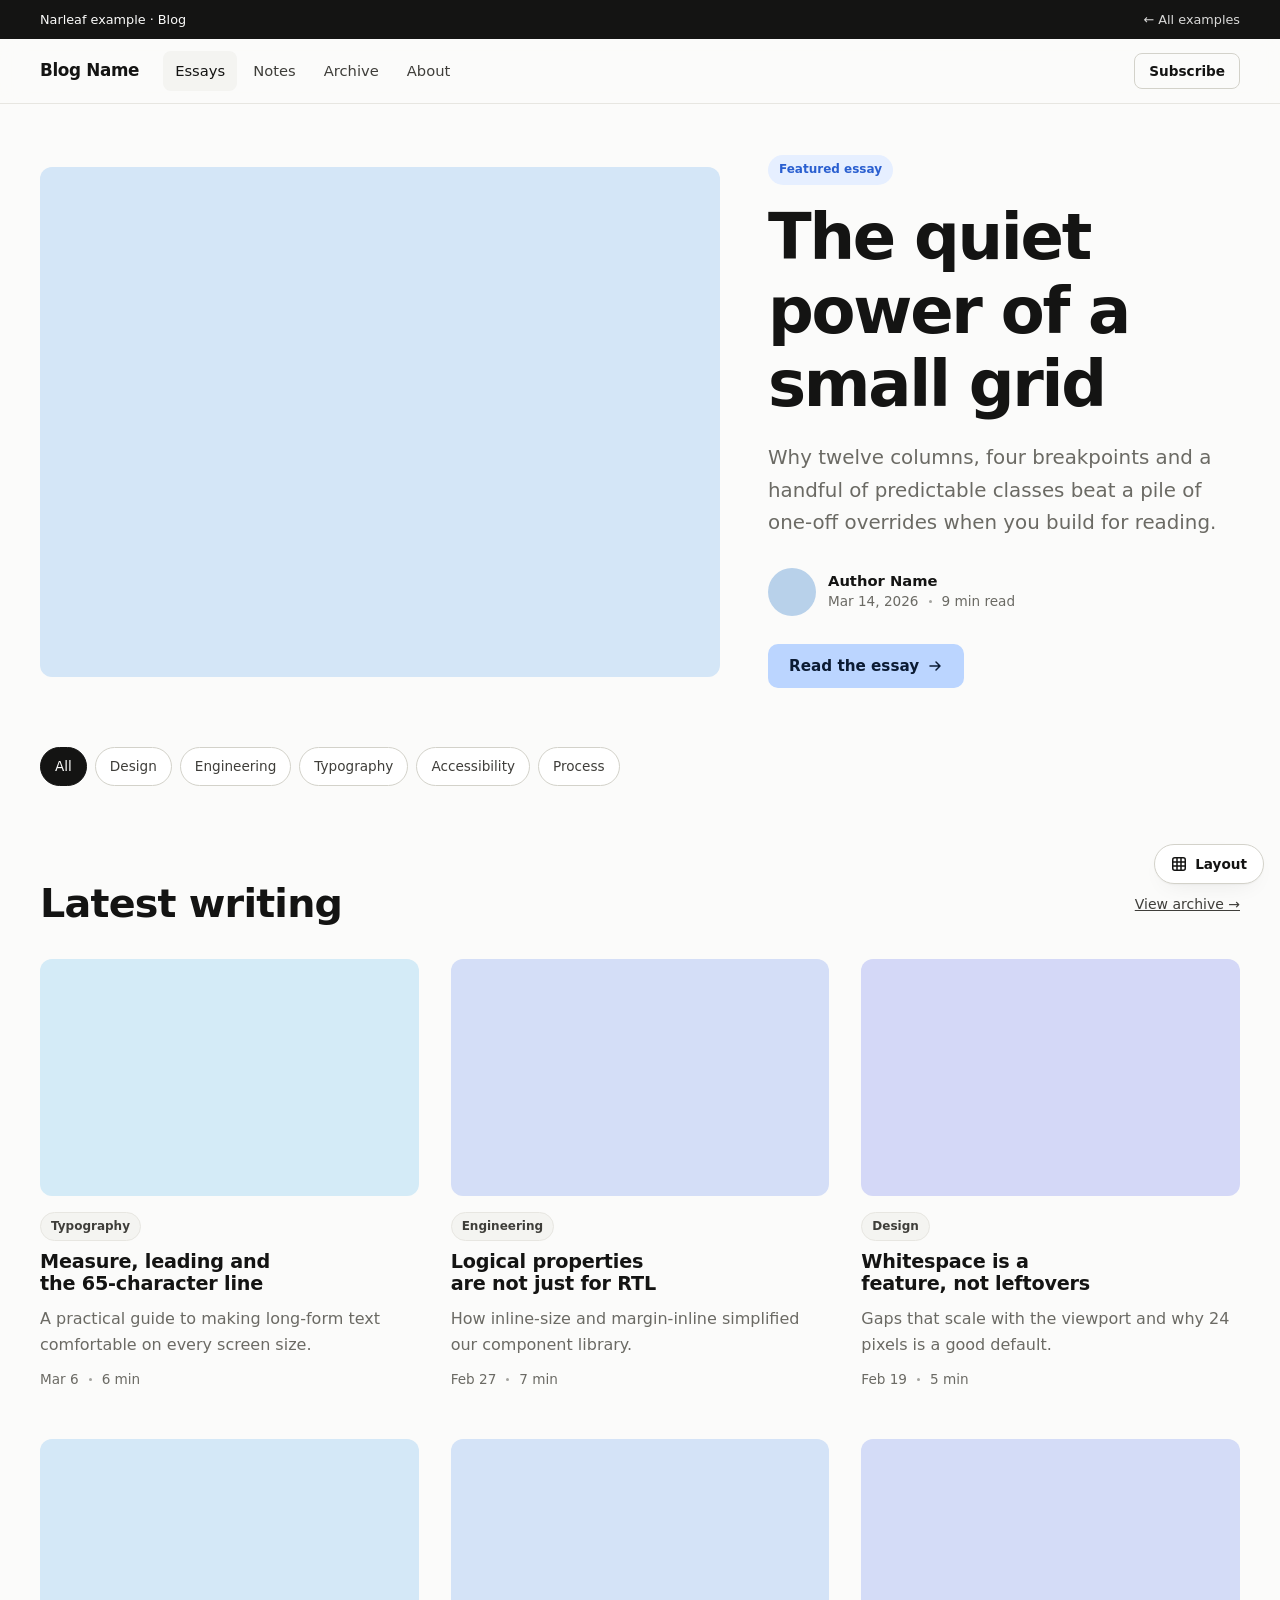
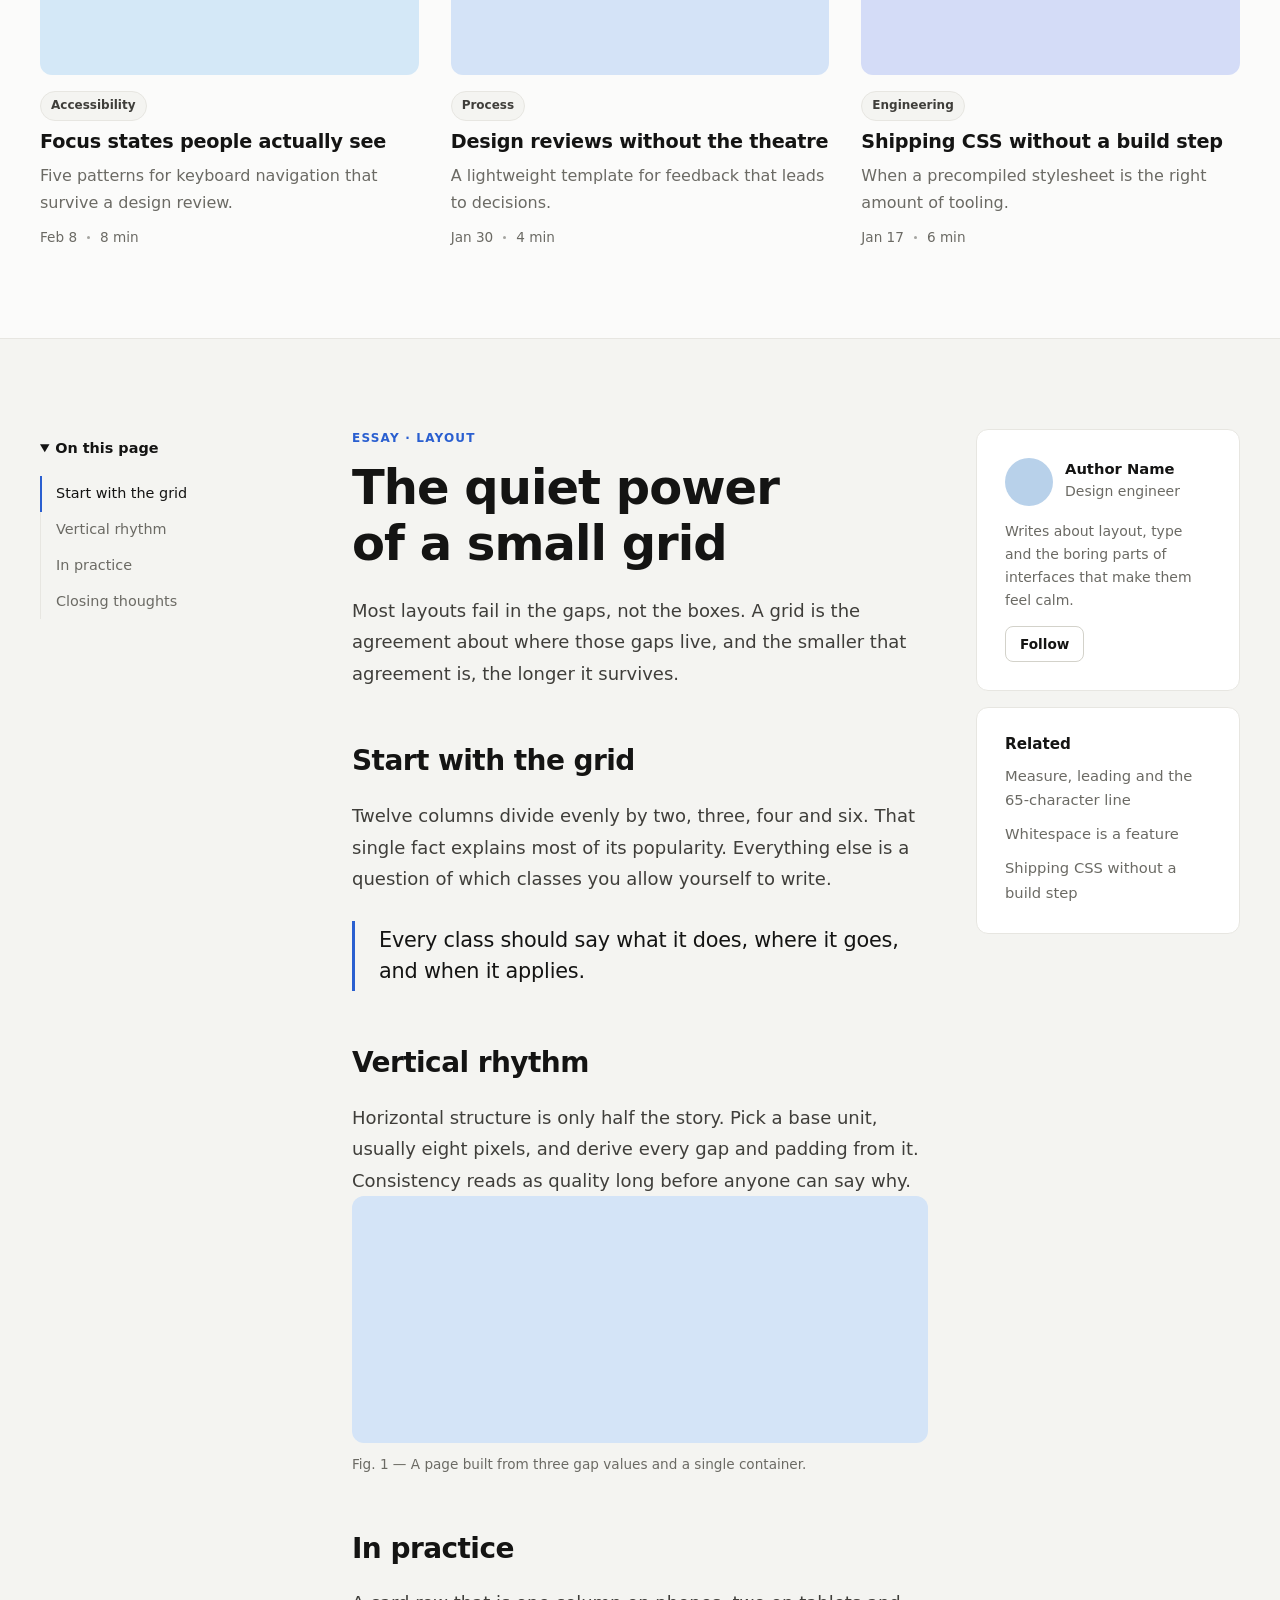
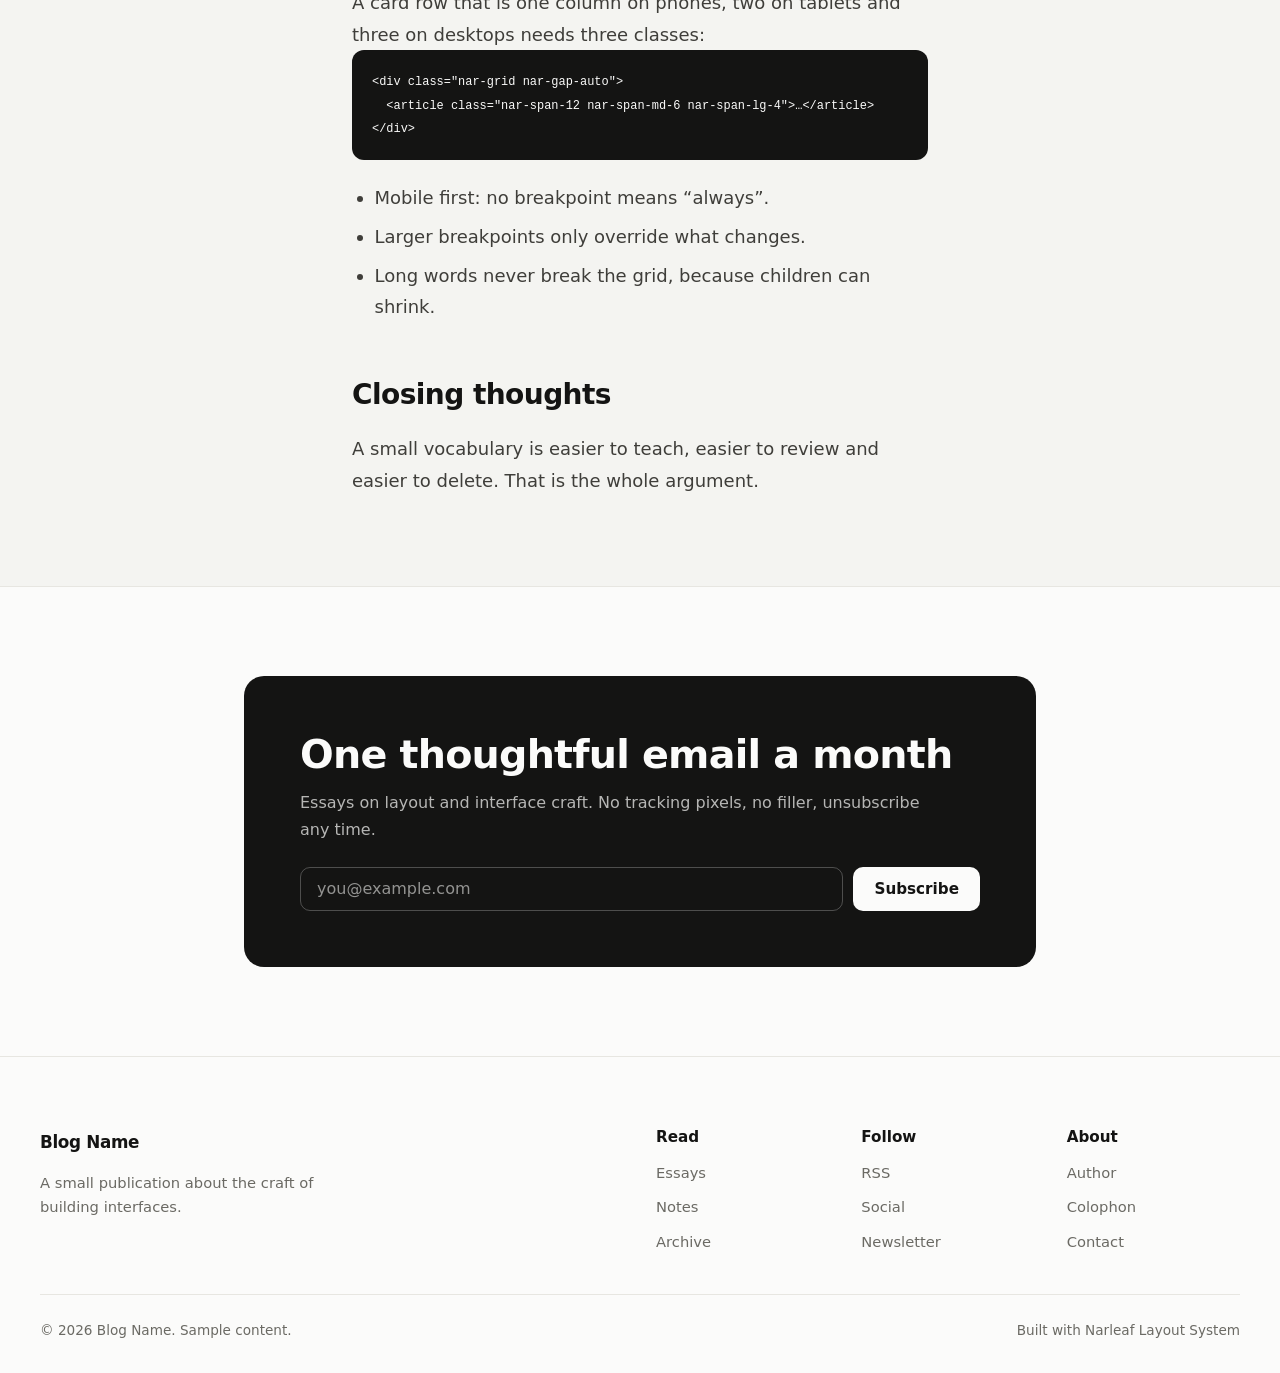
==== examples/blog.html @ f6751edc "Initial release: v0.1.0" ====
<!DOCTYPE html>
<html lang="en">
<head>
<meta charset="UTF-8">
<meta name="viewport" content="width=device-width, initial-scale=1">
<title>Blog example · Narleaf</title>
<meta name="description" content="A publication layout built with the Narleaf Layout System: featured story, post grid, reading view with sticky table of contents, newsletter and footer.">
<link rel="stylesheet" href="../narleaf-full.css">
<link rel="stylesheet" href="examples.css">
<style>
  /* Blog-only styling: reading typography and the sticky table of contents. */
  .post-card { display: flex; flex-direction: column; gap: 16px; text-decoration: none; }
  .post-card h3 { font-size: 1.2rem; transition: color .15s; }
  .post-card:hover h3 { color: var(--accent); }
  .post-card .art { transition: transform .3s; }
  .post-card:hover .art { transform: translateY(-3px); }
  @media (prefers-reduced-motion: reduce) { .post-card .art, .post-card h3 { transition: none; } .post-card:hover .art { transform: none; } }

  .featured h1 { margin-block: 16px 20px; }

  .toc { font-size: .9rem; }
  .toc summary { cursor: pointer; font-weight: 600; color: var(--ink); padding-block: 8px; }
  .toc ol { list-style: none; margin: 8px 0 0; padding: 0; border-inline-start: 1px solid var(--line); }
  .toc a { display: block; padding: 6px 14px; margin-inline-start: -1px; border-inline-start: 2px solid transparent; color: var(--muted); text-decoration: none; }
  .toc a:hover, .toc a[aria-current="true"] { color: var(--ink); border-inline-start-color: var(--accent); }
  @media (min-width: 1024px) {
    .is-sticky { position: sticky; inset-block-start: 88px; align-self: start; }
    .toc summary { pointer-events: none; }
    .toc summary::marker, .toc summary::-webkit-details-marker { display: none; }
  }

  .prose { font-size: 1.125rem; line-height: 1.75; color: var(--text); }
  .prose > * + * { margin-block-start: 1.25em; }
  .prose h2 { font-size: 1.75rem; margin-block-start: 2em; }
  .prose h3 { font-size: 1.25rem; margin-block-start: 1.75em; }
  .prose a { color: var(--accent); text-underline-offset: 3px; }
  .prose blockquote { margin-inline: 0; padding: 4px 0 4px 24px; border-inline-start: 3px solid var(--accent); font-size: 1.3rem; line-height: 1.5; color: var(--ink); letter-spacing: -.01em; }
  .prose pre { margin: 0; padding: 20px; border-radius: var(--radius); background: var(--ink); color: var(--bg); overflow-x: auto; font: .85rem/1.7 var(--font-mono); }
  .prose pre code { background: none; padding: 0; color: inherit; }
  .prose figure { margin: 0; }
  .prose figcaption { margin-block-start: 10px; font-size: .85rem; color: var(--muted); }
  .prose ul { list-style: disc; padding-inline-start: 1.25em; }
  .prose li + li { margin-block-start: .4em; }

  .newsletter { background: var(--ink); color: var(--bg); border-radius: 20px; padding: clamp(28px, 5vw, 56px); }
  .newsletter h2 { color: var(--bg); }
  .newsletter p { color: color-mix(in srgb, var(--bg) 70%, transparent); }
  .form { display: flex; flex-wrap: wrap; gap: 10px; margin-block-start: 24px; }
  .form input {
    flex: 1 1 220px; min-block-size: 44px; padding: 0 16px; border-radius: 10px; font: inherit;
    border: 1px solid color-mix(in srgb, var(--bg) 25%, transparent); background: transparent; color: var(--bg);
  }
  .form input::placeholder { color: color-mix(in srgb, var(--bg) 55%, transparent); }
  .newsletter .btn { background: var(--bg); color: var(--ink); }
</style>
</head>
<body>

<svg width="0" height="0" style="position:absolute" aria-hidden="true">
  <symbol id="i-search" viewBox="0 0 16 16"><circle cx="7" cy="7" r="4.5" fill="none" stroke="currentColor" stroke-width="1.5"/><path d="m10.5 10.5 3.5 3.5" stroke="currentColor" stroke-width="1.5" stroke-linecap="round"/></symbol>
  <symbol id="i-arrow" viewBox="0 0 16 16"><path d="M3 8h10M9 4l4 4-4 4" fill="none" stroke="currentColor" stroke-width="1.5" stroke-linecap="round" stroke-linejoin="round"/></symbol>
</svg>

<a class="skip" href="#content">Skip to content</a>

<div class="topbar">
  <div class="nar-container nar-pi-auto">
    <span>Narleaf example · Blog</span>
    <a href="../index.html#examples">← All examples</a>
  </div>
</div>

<header class="site-header">
  <div class="nar-container nar-pi-auto bar">
    <a class="brand" href="#">Blog Name</a>
    <nav class="nav grow" aria-label="Main">
      <a href="#" aria-current="page">Essays</a><a href="#">Notes</a><a href="#">Archive</a><a href="#">About</a>
    </nav>
    <a class="btn ghost sm" href="#newsletter">Subscribe</a>
  </div>
</header>

<main id="content">

  <!-- Featured story: 7 + 5 columns from lg, stacked below -->
  <section class="section tight">
    <div class="nar-container nar-pi-auto" data-nar-container="container pi-auto">
      <div class="nar-grid nar-gap-auto nar-gap-lg-48 featured" style="align-items:center" data-nar-grid="grid gap-auto gap-lg-48">
        <a class="nar-span-12 nar-span-lg-7" href="#reading" aria-label="Read the featured essay" data-nar="span-12 span-lg-7">
          <div class="art" style="--h:210; --ratio:4/3"></div>
        </a>
        <div class="nar-span-12 nar-span-lg-5" data-nar="span-12 span-lg-5">
          <span class="badge accent">Featured essay</span>
          <h1>The quiet power of a small grid</h1>
          <p class="lead">Why twelve columns, four breakpoints and a handful of predictable classes beat a pile of one-off overrides when you build for reading.</p>
          <div class="author" style="margin-block:28px">
            <span class="avatar lg" style="--h:210"></span>
            <div><b>Author Name</b><span class="meta"><span>Mar 14, 2026</span><span class="sep"></span><span>9 min read</span></span></div>
          </div>
          <a class="btn" href="#reading">Read the essay <svg><use href="#i-arrow"/></svg></a>
        </div>
      </div>
    </div>
  </section>

  <!-- Topic filter -->
  <section class="tight" style="padding-block:8px 0">
    <div class="nar-container nar-pi-auto" data-nar-container="container pi-auto">
      <div class="chips" role="list" aria-label="Topics">
        <a class="chip" role="listitem" href="#" aria-current="true">All</a>
        <a class="chip" role="listitem" href="#">Design</a>
        <a class="chip" role="listitem" href="#">Engineering</a>
        <a class="chip" role="listitem" href="#">Typography</a>
        <a class="chip" role="listitem" href="#">Accessibility</a>
        <a class="chip" role="listitem" href="#">Process</a>
      </div>
    </div>
  </section>

  <!-- Post grid: 1 → 2 → 3 columns -->
  <section class="section" id="latest">
    <div class="nar-container nar-pi-auto" data-nar-container="container pi-auto">
      <div class="row" style="justify-content:space-between; margin-block-end:32px">
        <h2>Latest writing</h2>
        <a class="small" href="#">View archive →</a>
      </div>
      <div class="nar-grid nar-gap-24 nar-gap-lg-32" style="row-gap:48px" data-nar-grid="grid gap-24 gap-lg-32">
        <article class="nar-span-12 nar-span-md-6 nar-span-lg-4" data-nar="span-12 span-md-6 span-lg-4">
          <a class="post-card" href="#"><div class="art" style="--h:200"></div>
            <div class="stack" style="--stack:10px"><span class="badge">Typography</span><h3>Measure, leading and the 65-character line</h3><p class="muted">A practical guide to making long-form text comfortable on every screen size.</p><div class="meta"><span>Mar 6</span><span class="sep"></span><span>6 min</span></div></div></a>
        </article>
        <article class="nar-span-12 nar-span-md-6 nar-span-lg-4" data-nar="span-12 span-md-6 span-lg-4">
          <a class="post-card" href="#"><div class="art" style="--h:222"></div>
            <div class="stack" style="--stack:10px"><span class="badge">Engineering</span><h3>Logical properties are not just for RTL</h3><p class="muted">How inline-size and margin-inline simplified our component library.</p><div class="meta"><span>Feb 27</span><span class="sep"></span><span>7 min</span></div></div></a>
        </article>
        <article class="nar-span-12 nar-span-md-6 nar-span-lg-4" data-nar="span-12 span-md-6 span-lg-4">
          <a class="post-card" href="#"><div class="art" style="--h:232"></div>
            <div class="stack" style="--stack:10px"><span class="badge">Design</span><h3>Whitespace is a feature, not leftovers</h3><p class="muted">Gaps that scale with the viewport and why 24 pixels is a good default.</p><div class="meta"><span>Feb 19</span><span class="sep"></span><span>5 min</span></div></div></a>
        </article>
        <article class="nar-span-12 nar-span-md-6 nar-span-lg-4" data-nar="span-12 span-md-6 span-lg-4">
          <a class="post-card" href="#"><div class="art" style="--h:205"></div>
            <div class="stack" style="--stack:10px"><span class="badge">Accessibility</span><h3>Focus states people actually see</h3><p class="muted">Five patterns for keyboard navigation that survive a design review.</p><div class="meta"><span>Feb 8</span><span class="sep"></span><span>8 min</span></div></div></a>
        </article>
        <article class="nar-span-12 nar-span-md-6 nar-span-lg-4" data-nar="span-12 span-md-6 span-lg-4">
          <a class="post-card" href="#"><div class="art" style="--h:215"></div>
            <div class="stack" style="--stack:10px"><span class="badge">Process</span><h3>Design reviews without the theatre</h3><p class="muted">A lightweight template for feedback that leads to decisions.</p><div class="meta"><span>Jan 30</span><span class="sep"></span><span>4 min</span></div></div></a>
        </article>
        <article class="nar-span-12 nar-span-md-6 nar-span-lg-4" data-nar="span-12 span-md-6 span-lg-4">
          <a class="post-card" href="#"><div class="art" style="--h:226"></div>
            <div class="stack" style="--stack:10px"><span class="badge">Engineering</span><h3>Shipping CSS without a build step</h3><p class="muted">When a precompiled stylesheet is the right amount of tooling.</p><div class="meta"><span>Jan 17</span><span class="sep"></span><span>6 min</span></div></div></a>
        </article>
      </div>
    </div>
  </section>

  <!-- Reading view: TOC 3 · article 6 · author 3 (stacked on small screens) -->
  <section class="section alt" id="reading">
    <div class="nar-container nar-pi-auto" data-nar-container="container pi-auto">
      <div class="nar-grid nar-gap-24 nar-gap-lg-48" data-nar-grid="grid gap-24 gap-lg-48">

        <nav class="nar-span-12 nar-span-lg-3 is-sticky" aria-label="On this page" data-nar="span-12 span-lg-3 · sticky">
          <details class="toc" open>
            <summary>On this page</summary>
            <ol>
              <li><a href="#s-grid" aria-current="true">Start with the grid</a></li>
              <li><a href="#s-rhythm">Vertical rhythm</a></li>
              <li><a href="#s-code">In practice</a></li>
              <li><a href="#s-end">Closing thoughts</a></li>
            </ol>
          </details>
        </nav>

        <article class="nar-span-12 nar-span-lg-6" data-nar="span-12 span-lg-6">
          <p class="eyebrow">Essay · Layout</p>
          <h2 style="font-size:clamp(2rem,1.4rem + 2.4vw,3rem); margin-block-end:24px">The quiet power of a small grid</h2>
          <div class="prose">
            <p>Most layouts fail in the gaps, not the boxes. A grid is the agreement about where those gaps live, and the smaller that agreement is, the longer it survives.</p>
            <h2 id="s-grid">Start with the grid</h2>
            <p>Twelve columns divide evenly by two, three, four and six. That single fact explains most of its popularity. Everything else is a question of which classes you allow yourself to write.</p>
            <blockquote>Every class should say what it does, where it goes, and when it applies.</blockquote>
            <h2 id="s-rhythm">Vertical rhythm</h2>
            <p>Horizontal structure is only half the story. Pick a base unit, usually eight pixels, and derive every gap and padding from it. Consistency reads as quality long before anyone can say why.</p>
            <figure>
              <div class="art" style="--h:212; --ratio:21/9"></div>
              <figcaption>Fig. 1 — A page built from three gap values and a single container.</figcaption>
            </figure>
            <h2 id="s-code">In practice</h2>
            <p>A card row that is one column on phones, two on tablets and three on desktops needs three classes:</p>
            <pre><code>&lt;div class="nar-grid nar-gap-auto"&gt;
  &lt;article class="nar-span-12 nar-span-md-6 nar-span-lg-4"&gt;…&lt;/article&gt;
&lt;/div&gt;</code></pre>
            <ul>
              <li>Mobile first: no breakpoint means “always”.</li>
              <li>Larger breakpoints only override what changes.</li>
              <li>Long words never break the grid, because children can shrink.</li>
            </ul>
            <h2 id="s-end">Closing thoughts</h2>
            <p>A small vocabulary is easier to teach, easier to review and easier to delete. That is the whole argument.</p>
          </div>
        </article>

        <aside class="nar-span-12 nar-span-lg-3 is-sticky" data-nar="span-12 span-lg-3 · sticky">
          <div class="card flat stack" style="--stack:14px">
            <div class="author"><span class="avatar lg" style="--h:210"></span><div><b>Author Name</b><span class="small muted">Design engineer</span></div></div>
            <p class="small muted">Writes about layout, type and the boring parts of interfaces that make them feel calm.</p>
            <a class="btn ghost sm" href="#">Follow</a>
          </div>
          <div class="card flat stack" style="--stack:10px; margin-block-start:16px">
            <h4>Related</h4>
            <ul class="link-list"><li><a href="#">Measure, leading and the 65-character line</a></li><li><a href="#">Whitespace is a feature</a></li><li><a href="#">Shipping CSS without a build step</a></li></ul>
          </div>
        </aside>
      </div>
    </div>
  </section>

  <!-- Newsletter: centered with offsets -->
  <section class="section" id="newsletter">
    <div class="nar-container nar-pi-auto" data-nar-container="container pi-auto">
      <div class="nar-grid nar-gap-auto" data-nar-grid="grid gap-auto">
        <div class="newsletter nar-span-12 nar-span-md-10 nar-offset-md-1 nar-span-lg-8 nar-offset-lg-2" data-nar="span-md-10 offset-md-1 · span-lg-8 offset-lg-2">
          <h2>One thoughtful email a month</h2>
          <p style="margin-block-start:12px">Essays on layout and interface craft. No tracking pixels, no filler, unsubscribe any time.</p>
          <form class="form" onsubmit="return false">
            <label class="sr-only" for="email">Email address</label>
            <input id="email" type="email" placeholder="you@example.com" autocomplete="email">
            <button class="btn" type="submit">Subscribe</button>
          </form>
        </div>
      </div>
    </div>
  </section>
</main>

<footer class="site-footer">
  <div class="nar-container nar-pi-auto" data-nar-container="container pi-auto">
    <div class="nar-grid nar-gap-32" data-nar-grid="grid gap-32">
      <div class="nar-span-12 nar-span-lg-6" data-nar="span-12 span-lg-6">
        <a class="brand" href="#">Blog Name</a>
        <p class="muted" style="max-inline-size:34ch; margin-block-start:14px">A small publication about the craft of building interfaces.</p>
      </div>
      <div class="nar-span-6 nar-span-md-4 nar-span-lg-2" data-nar="span-6 span-md-4 span-lg-2"><h4>Read</h4><ul class="link-list"><li><a href="#">Essays</a></li><li><a href="#">Notes</a></li><li><a href="#">Archive</a></li></ul></div>
      <div class="nar-span-6 nar-span-md-4 nar-span-lg-2" data-nar="span-6 span-md-4 span-lg-2"><h4>Follow</h4><ul class="link-list"><li><a href="#">RSS</a></li><li><a href="#">Social</a></li><li><a href="#">Newsletter</a></li></ul></div>
      <div class="nar-span-12 nar-span-md-4 nar-span-lg-2" data-nar="span-12 span-md-4 span-lg-2"><h4>About</h4><ul class="link-list"><li><a href="#">Author</a></li><li><a href="#">Colophon</a></li><li><a href="#">Contact</a></li></ul></div>
    </div>
    <div class="legal"><span>© 2026 Blog Name. Sample content.</span><span>Built with Narleaf Layout System</span></div>
  </div>
</footer>

<script src="examples.js" defer></script>
</body>
</html>
---- narleaf-full.css ----
/*! Narleaf Layout System v0.1.0 */
/*! columns: 12 */
/*! breakpoints: sm, md, lg, xl */
/*! selectors: standard */
/*! core: container, container-full, grid, span, span auto, span responsive, pi-auto, gap-auto */
/*! pi utilities */
/*! pi responsive */
/*! gap utilities */
/*! gap responsive */
/*! gap axis utilities */
/*! gap axis responsive */
/*! col-start utilities */
/*! col-start responsive */
/*! col-end utilities */
/*! col-end responsive */
/*! offset utilities */
/*! offset responsive */
:root {
  --nar-container-max: 1280px;
  --nar-container-pi-base: 16px;
  --nar-container-pi-sm: 24px;
  --nar-container-pi-md: 24px;
  --nar-container-pi-lg: 32px;
  --nar-container-pi-xl: 40px;
  --nar-gap-auto-base: 16px;
  --nar-gap-auto-sm: 16px;
  --nar-gap-auto-md: 24px;
  --nar-gap-auto-lg: 24px;
  --nar-gap-auto-xl: 24px;
}

.nar-container,
.nar-container-full {
  inline-size: 100%;
  margin-inline: auto;
  box-sizing: border-box;
  --nar-container-pi: 0;
  padding-inline: var(--nar-container-pi);
}

.nar-container {
  max-inline-size: var(--nar-container-max);
}

.nar-container-full {
  max-inline-size: none;
}

.nar-container.nar-pi-auto,
.nar-container-full.nar-pi-auto {
  --nar-container-pi: var(--nar-container-pi-base);
}

@media (min-width: 640px) {
  .nar-container.nar-pi-auto,
  .nar-container-full.nar-pi-auto {
    --nar-container-pi: var(--nar-container-pi-sm);
  }
}
@media (min-width: 768px) {
  .nar-container.nar-pi-auto,
  .nar-container-full.nar-pi-auto {
    --nar-container-pi: var(--nar-container-pi-md);
  }
}
@media (min-width: 1024px) {
  .nar-container.nar-pi-auto,
  .nar-container-full.nar-pi-auto {
    --nar-container-pi: var(--nar-container-pi-lg);
  }
}
@media (min-width: 1280px) {
  .nar-container.nar-pi-auto,
  .nar-container-full.nar-pi-auto {
    --nar-container-pi: var(--nar-container-pi-xl);
  }
}
.nar-container.nar-pi-0,
.nar-container-full.nar-pi-0 {
  --nar-container-pi: 0;
}

.nar-container.nar-pi-16,
.nar-container-full.nar-pi-16 {
  --nar-container-pi: 16px;
}

.nar-container.nar-pi-24,
.nar-container-full.nar-pi-24 {
  --nar-container-pi: 24px;
}

.nar-container.nar-pi-32,
.nar-container-full.nar-pi-32 {
  --nar-container-pi: 32px;
}

.nar-container.nar-pi-40,
.nar-container-full.nar-pi-40 {
  --nar-container-pi: 40px;
}

@media (min-width: 640px) {
  .nar-container.nar-pi-sm-0,
  .nar-container-full.nar-pi-sm-0 {
    --nar-container-pi: 0;
  }
  .nar-container.nar-pi-sm-16,
  .nar-container-full.nar-pi-sm-16 {
    --nar-container-pi: 16px;
  }
  .nar-container.nar-pi-sm-24,
  .nar-container-full.nar-pi-sm-24 {
    --nar-container-pi: 24px;
  }
  .nar-container.nar-pi-sm-32,
  .nar-container-full.nar-pi-sm-32 {
    --nar-container-pi: 32px;
  }
  .nar-container.nar-pi-sm-40,
  .nar-container-full.nar-pi-sm-40 {
    --nar-container-pi: 40px;
  }
}
@media (min-width: 768px) {
  .nar-container.nar-pi-md-0,
  .nar-container-full.nar-pi-md-0 {
    --nar-container-pi: 0;
  }
  .nar-container.nar-pi-md-16,
  .nar-container-full.nar-pi-md-16 {
    --nar-container-pi: 16px;
  }
  .nar-container.nar-pi-md-24,
  .nar-container-full.nar-pi-md-24 {
    --nar-container-pi: 24px;
  }
  .nar-container.nar-pi-md-32,
  .nar-container-full.nar-pi-md-32 {
    --nar-container-pi: 32px;
  }
  .nar-container.nar-pi-md-40,
  .nar-container-full.nar-pi-md-40 {
    --nar-container-pi: 40px;
  }
}
@media (min-width: 1024px) {
  .nar-container.nar-pi-lg-0,
  .nar-container-full.nar-pi-lg-0 {
    --nar-container-pi: 0;
  }
  .nar-container.nar-pi-lg-16,
  .nar-container-full.nar-pi-lg-16 {
    --nar-container-pi: 16px;
  }
  .nar-container.nar-pi-lg-24,
  .nar-container-full.nar-pi-lg-24 {
    --nar-container-pi: 24px;
  }
  .nar-container.nar-pi-lg-32,
  .nar-container-full.nar-pi-lg-32 {
    --nar-container-pi: 32px;
  }
  .nar-container.nar-pi-lg-40,
  .nar-container-full.nar-pi-lg-40 {
    --nar-container-pi: 40px;
  }
}
@media (min-width: 1280px) {
  .nar-container.nar-pi-xl-0,
  .nar-container-full.nar-pi-xl-0 {
    --nar-container-pi: 0;
  }
  .nar-container.nar-pi-xl-16,
  .nar-container-full.nar-pi-xl-16 {
    --nar-container-pi: 16px;
  }
  .nar-container.nar-pi-xl-24,
  .nar-container-full.nar-pi-xl-24 {
    --nar-container-pi: 24px;
  }
  .nar-container.nar-pi-xl-32,
  .nar-container-full.nar-pi-xl-32 {
    --nar-container-pi: 32px;
  }
  .nar-container.nar-pi-xl-40,
  .nar-container-full.nar-pi-xl-40 {
    --nar-container-pi: 40px;
  }
}
.nar-grid {
  display: grid;
  grid-template-columns: repeat(12, minmax(0, 1fr));
  --nar-gap: 0;
  --nar-gap-inline: var(--nar-gap);
  --nar-gap-block: var(--nar-gap);
  column-gap: var(--nar-gap-inline);
  row-gap: var(--nar-gap-block);
}

.nar-grid > * {
  min-inline-size: 0;
}

.nar-grid.nar-gap-auto {
  --nar-gap: var(--nar-gap-auto-base);
}

@media (min-width: 640px) {
  .nar-grid.nar-gap-auto {
    --nar-gap: var(--nar-gap-auto-sm);
  }
}
@media (min-width: 768px) {
  .nar-grid.nar-gap-auto {
    --nar-gap: var(--nar-gap-auto-md);
  }
}
@media (min-width: 1024px) {
  .nar-grid.nar-gap-auto {
    --nar-gap: var(--nar-gap-auto-lg);
  }
}
@media (min-width: 1280px) {
  .nar-grid.nar-gap-auto {
    --nar-gap: var(--nar-gap-auto-xl);
  }
}
.nar-grid > .nar-span-auto {
  grid-column: auto;
}

.nar-grid > .nar-span-1 {
  grid-column: span 1/span 1;
}

.nar-grid > .nar-span-2 {
  grid-column: span 2/span 2;
}

.nar-grid > .nar-span-3 {
  grid-column: span 3/span 3;
}

.nar-grid > .nar-span-4 {
  grid-column: span 4/span 4;
}

.nar-grid > .nar-span-5 {
  grid-column: span 5/span 5;
}

.nar-grid > .nar-span-6 {
  grid-column: span 6/span 6;
}

.nar-grid > .nar-span-7 {
  grid-column: span 7/span 7;
}

.nar-grid > .nar-span-8 {
  grid-column: span 8/span 8;
}

.nar-grid > .nar-span-9 {
  grid-column: span 9/span 9;
}

.nar-grid > .nar-span-10 {
  grid-column: span 10/span 10;
}

.nar-grid > .nar-span-11 {
  grid-column: span 11/span 11;
}

.nar-grid > .nar-span-12 {
  grid-column: span 12/span 12;
}

@media (min-width: 640px) {
  .nar-grid > .nar-span-sm-auto {
    grid-column: auto;
  }
  .nar-grid > .nar-span-sm-1 {
    grid-column: span 1/span 1;
  }
  .nar-grid > .nar-span-sm-2 {
    grid-column: span 2/span 2;
  }
  .nar-grid > .nar-span-sm-3 {
    grid-column: span 3/span 3;
  }
  .nar-grid > .nar-span-sm-4 {
    grid-column: span 4/span 4;
  }
  .nar-grid > .nar-span-sm-5 {
    grid-column: span 5/span 5;
  }
  .nar-grid > .nar-span-sm-6 {
    grid-column: span 6/span 6;
  }
  .nar-grid > .nar-span-sm-7 {
    grid-column: span 7/span 7;
  }
  .nar-grid > .nar-span-sm-8 {
    grid-column: span 8/span 8;
  }
  .nar-grid > .nar-span-sm-9 {
    grid-column: span 9/span 9;
  }
  .nar-grid > .nar-span-sm-10 {
    grid-column: span 10/span 10;
  }
  .nar-grid > .nar-span-sm-11 {
    grid-column: span 11/span 11;
  }
  .nar-grid > .nar-span-sm-12 {
    grid-column: span 12/span 12;
  }
}
@media (min-width: 768px) {
  .nar-grid > .nar-span-md-auto {
    grid-column: auto;
  }
  .nar-grid > .nar-span-md-1 {
    grid-column: span 1/span 1;
  }
  .nar-grid > .nar-span-md-2 {
    grid-column: span 2/span 2;
  }
  .nar-grid > .nar-span-md-3 {
    grid-column: span 3/span 3;
  }
  .nar-grid > .nar-span-md-4 {
    grid-column: span 4/span 4;
  }
  .nar-grid > .nar-span-md-5 {
    grid-column: span 5/span 5;
  }
  .nar-grid > .nar-span-md-6 {
    grid-column: span 6/span 6;
  }
  .nar-grid > .nar-span-md-7 {
    grid-column: span 7/span 7;
  }
  .nar-grid > .nar-span-md-8 {
    grid-column: span 8/span 8;
  }
  .nar-grid > .nar-span-md-9 {
    grid-column: span 9/span 9;
  }
  .nar-grid > .nar-span-md-10 {
    grid-column: span 10/span 10;
  }
  .nar-grid > .nar-span-md-11 {
    grid-column: span 11/span 11;
  }
  .nar-grid > .nar-span-md-12 {
    grid-column: span 12/span 12;
  }
}
@media (min-width: 1024px) {
  .nar-grid > .nar-span-lg-auto {
    grid-column: auto;
  }
  .nar-grid > .nar-span-lg-1 {
    grid-column: span 1/span 1;
  }
  .nar-grid > .nar-span-lg-2 {
    grid-column: span 2/span 2;
  }
  .nar-grid > .nar-span-lg-3 {
    grid-column: span 3/span 3;
  }
  .nar-grid > .nar-span-lg-4 {
    grid-column: span 4/span 4;
  }
  .nar-grid > .nar-span-lg-5 {
    grid-column: span 5/span 5;
  }
  .nar-grid > .nar-span-lg-6 {
    grid-column: span 6/span 6;
  }
  .nar-grid > .nar-span-lg-7 {
    grid-column: span 7/span 7;
  }
  .nar-grid > .nar-span-lg-8 {
    grid-column: span 8/span 8;
  }
  .nar-grid > .nar-span-lg-9 {
    grid-column: span 9/span 9;
  }
  .nar-grid > .nar-span-lg-10 {
    grid-column: span 10/span 10;
  }
  .nar-grid > .nar-span-lg-11 {
    grid-column: span 11/span 11;
  }
  .nar-grid > .nar-span-lg-12 {
    grid-column: span 12/span 12;
  }
}
@media (min-width: 1280px) {
  .nar-grid > .nar-span-xl-auto {
    grid-column: auto;
  }
  .nar-grid > .nar-span-xl-1 {
    grid-column: span 1/span 1;
  }
  .nar-grid > .nar-span-xl-2 {
    grid-column: span 2/span 2;
  }
  .nar-grid > .nar-span-xl-3 {
    grid-column: span 3/span 3;
  }
  .nar-grid > .nar-span-xl-4 {
    grid-column: span 4/span 4;
  }
  .nar-grid > .nar-span-xl-5 {
    grid-column: span 5/span 5;
  }
  .nar-grid > .nar-span-xl-6 {
    grid-column: span 6/span 6;
  }
  .nar-grid > .nar-span-xl-7 {
    grid-column: span 7/span 7;
  }
  .nar-grid > .nar-span-xl-8 {
    grid-column: span 8/span 8;
  }
  .nar-grid > .nar-span-xl-9 {
    grid-column: span 9/span 9;
  }
  .nar-grid > .nar-span-xl-10 {
    grid-column: span 10/span 10;
  }
  .nar-grid > .nar-span-xl-11 {
    grid-column: span 11/span 11;
  }
  .nar-grid > .nar-span-xl-12 {
    grid-column: span 12/span 12;
  }
}
.nar-grid > .nar-col-start-1 {
  grid-column-start: 1;
}

.nar-grid > .nar-col-start-2 {
  grid-column-start: 2;
}

.nar-grid > .nar-col-start-3 {
  grid-column-start: 3;
}

.nar-grid > .nar-col-start-4 {
  grid-column-start: 4;
}

.nar-grid > .nar-col-start-5 {
  grid-column-start: 5;
}

.nar-grid > .nar-col-start-6 {
  grid-column-start: 6;
}

.nar-grid > .nar-col-start-7 {
  grid-column-start: 7;
}

.nar-grid > .nar-col-start-8 {
  grid-column-start: 8;
}

.nar-grid > .nar-col-start-9 {
  grid-column-start: 9;
}

.nar-grid > .nar-col-start-10 {
  grid-column-start: 10;
}

.nar-grid > .nar-col-start-11 {
  grid-column-start: 11;
}

.nar-grid > .nar-col-start-12 {
  grid-column-start: 12;
}

.nar-grid > .nar-col-start-13 {
  grid-column-start: 13;
}

@media (min-width: 640px) {
  .nar-grid > .nar-col-start-sm-1 {
    grid-column-start: 1;
  }
  .nar-grid > .nar-col-start-sm-2 {
    grid-column-start: 2;
  }
  .nar-grid > .nar-col-start-sm-3 {
    grid-column-start: 3;
  }
  .nar-grid > .nar-col-start-sm-4 {
    grid-column-start: 4;
  }
  .nar-grid > .nar-col-start-sm-5 {
    grid-column-start: 5;
  }
  .nar-grid > .nar-col-start-sm-6 {
    grid-column-start: 6;
  }
  .nar-grid > .nar-col-start-sm-7 {
    grid-column-start: 7;
  }
  .nar-grid > .nar-col-start-sm-8 {
    grid-column-start: 8;
  }
  .nar-grid > .nar-col-start-sm-9 {
    grid-column-start: 9;
  }
  .nar-grid > .nar-col-start-sm-10 {
    grid-column-start: 10;
  }
  .nar-grid > .nar-col-start-sm-11 {
    grid-column-start: 11;
  }
  .nar-grid > .nar-col-start-sm-12 {
    grid-column-start: 12;
  }
  .nar-grid > .nar-col-start-sm-13 {
    grid-column-start: 13;
  }
}
@media (min-width: 768px) {
  .nar-grid > .nar-col-start-md-1 {
    grid-column-start: 1;
  }
  .nar-grid > .nar-col-start-md-2 {
    grid-column-start: 2;
  }
  .nar-grid > .nar-col-start-md-3 {
    grid-column-start: 3;
  }
  .nar-grid > .nar-col-start-md-4 {
    grid-column-start: 4;
  }
  .nar-grid > .nar-col-start-md-5 {
    grid-column-start: 5;
  }
  .nar-grid > .nar-col-start-md-6 {
    grid-column-start: 6;
  }
  .nar-grid > .nar-col-start-md-7 {
    grid-column-start: 7;
  }
  .nar-grid > .nar-col-start-md-8 {
    grid-column-start: 8;
  }
  .nar-grid > .nar-col-start-md-9 {
    grid-column-start: 9;
  }
  .nar-grid > .nar-col-start-md-10 {
    grid-column-start: 10;
  }
  .nar-grid > .nar-col-start-md-11 {
    grid-column-start: 11;
  }
  .nar-grid > .nar-col-start-md-12 {
    grid-column-start: 12;
  }
  .nar-grid > .nar-col-start-md-13 {
    grid-column-start: 13;
  }
}
@media (min-width: 1024px) {
  .nar-grid > .nar-col-start-lg-1 {
    grid-column-start: 1;
  }
  .nar-grid > .nar-col-start-lg-2 {
    grid-column-start: 2;
  }
  .nar-grid > .nar-col-start-lg-3 {
    grid-column-start: 3;
  }
  .nar-grid > .nar-col-start-lg-4 {
    grid-column-start: 4;
  }
  .nar-grid > .nar-col-start-lg-5 {
    grid-column-start: 5;
  }
  .nar-grid > .nar-col-start-lg-6 {
    grid-column-start: 6;
  }
  .nar-grid > .nar-col-start-lg-7 {
    grid-column-start: 7;
  }
  .nar-grid > .nar-col-start-lg-8 {
    grid-column-start: 8;
  }
  .nar-grid > .nar-col-start-lg-9 {
    grid-column-start: 9;
  }
  .nar-grid > .nar-col-start-lg-10 {
    grid-column-start: 10;
  }
  .nar-grid > .nar-col-start-lg-11 {
    grid-column-start: 11;
  }
  .nar-grid > .nar-col-start-lg-12 {
    grid-column-start: 12;
  }
  .nar-grid > .nar-col-start-lg-13 {
    grid-column-start: 13;
  }
}
@media (min-width: 1280px) {
  .nar-grid > .nar-col-start-xl-1 {
    grid-column-start: 1;
  }
  .nar-grid > .nar-col-start-xl-2 {
    grid-column-start: 2;
  }
  .nar-grid > .nar-col-start-xl-3 {
    grid-column-start: 3;
  }
  .nar-grid > .nar-col-start-xl-4 {
    grid-column-start: 4;
  }
  .nar-grid > .nar-col-start-xl-5 {
    grid-column-start: 5;
  }
  .nar-grid > .nar-col-start-xl-6 {
    grid-column-start: 6;
  }
  .nar-grid > .nar-col-start-xl-7 {
    grid-column-start: 7;
  }
  .nar-grid > .nar-col-start-xl-8 {
    grid-column-start: 8;
  }
  .nar-grid > .nar-col-start-xl-9 {
    grid-column-start: 9;
  }
  .nar-grid > .nar-col-start-xl-10 {
    grid-column-start: 10;
  }
  .nar-grid > .nar-col-start-xl-11 {
    grid-column-start: 11;
  }
  .nar-grid > .nar-col-start-xl-12 {
    grid-column-start: 12;
  }
  .nar-grid > .nar-col-start-xl-13 {
    grid-column-start: 13;
  }
}
.nar-grid > .nar-col-end-1 {
  grid-column-end: 1;
}

.nar-grid > .nar-col-end-2 {
  grid-column-end: 2;
}

.nar-grid > .nar-col-end-3 {
  grid-column-end: 3;
}

.nar-grid > .nar-col-end-4 {
  grid-column-end: 4;
}

.nar-grid > .nar-col-end-5 {
  grid-column-end: 5;
}

.nar-grid > .nar-col-end-6 {
  grid-column-end: 6;
}

.nar-grid > .nar-col-end-7 {
  grid-column-end: 7;
}

.nar-grid > .nar-col-end-8 {
  grid-column-end: 8;
}

.nar-grid > .nar-col-end-9 {
  grid-column-end: 9;
}

.nar-grid > .nar-col-end-10 {
  grid-column-end: 10;
}

.nar-grid > .nar-col-end-11 {
  grid-column-end: 11;
}

.nar-grid > .nar-col-end-12 {
  grid-column-end: 12;
}

.nar-grid > .nar-col-end-13 {
  grid-column-end: 13;
}

@media (min-width: 640px) {
  .nar-grid > .nar-col-end-sm-1 {
    grid-column-end: 1;
  }
  .nar-grid > .nar-col-end-sm-2 {
    grid-column-end: 2;
  }
  .nar-grid > .nar-col-end-sm-3 {
    grid-column-end: 3;
  }
  .nar-grid > .nar-col-end-sm-4 {
    grid-column-end: 4;
  }
  .nar-grid > .nar-col-end-sm-5 {
    grid-column-end: 5;
  }
  .nar-grid > .nar-col-end-sm-6 {
    grid-column-end: 6;
  }
  .nar-grid > .nar-col-end-sm-7 {
    grid-column-end: 7;
  }
  .nar-grid > .nar-col-end-sm-8 {
    grid-column-end: 8;
  }
  .nar-grid > .nar-col-end-sm-9 {
    grid-column-end: 9;
  }
  .nar-grid > .nar-col-end-sm-10 {
    grid-column-end: 10;
  }
  .nar-grid > .nar-col-end-sm-11 {
    grid-column-end: 11;
  }
  .nar-grid > .nar-col-end-sm-12 {
    grid-column-end: 12;
  }
  .nar-grid > .nar-col-end-sm-13 {
    grid-column-end: 13;
  }
}
@media (min-width: 768px) {
  .nar-grid > .nar-col-end-md-1 {
    grid-column-end: 1;
  }
  .nar-grid > .nar-col-end-md-2 {
    grid-column-end: 2;
  }
  .nar-grid > .nar-col-end-md-3 {
    grid-column-end: 3;
  }
  .nar-grid > .nar-col-end-md-4 {
    grid-column-end: 4;
  }
  .nar-grid > .nar-col-end-md-5 {
    grid-column-end: 5;
  }
  .nar-grid > .nar-col-end-md-6 {
    grid-column-end: 6;
  }
  .nar-grid > .nar-col-end-md-7 {
    grid-column-end: 7;
  }
  .nar-grid > .nar-col-end-md-8 {
    grid-column-end: 8;
  }
  .nar-grid > .nar-col-end-md-9 {
    grid-column-end: 9;
  }
  .nar-grid > .nar-col-end-md-10 {
    grid-column-end: 10;
  }
  .nar-grid > .nar-col-end-md-11 {
    grid-column-end: 11;
  }
  .nar-grid > .nar-col-end-md-12 {
    grid-column-end: 12;
  }
  .nar-grid > .nar-col-end-md-13 {
    grid-column-end: 13;
  }
}
@media (min-width: 1024px) {
  .nar-grid > .nar-col-end-lg-1 {
    grid-column-end: 1;
  }
  .nar-grid > .nar-col-end-lg-2 {
    grid-column-end: 2;
  }
  .nar-grid > .nar-col-end-lg-3 {
    grid-column-end: 3;
  }
  .nar-grid > .nar-col-end-lg-4 {
    grid-column-end: 4;
  }
  .nar-grid > .nar-col-end-lg-5 {
    grid-column-end: 5;
  }
  .nar-grid > .nar-col-end-lg-6 {
    grid-column-end: 6;
  }
  .nar-grid > .nar-col-end-lg-7 {
    grid-column-end: 7;
  }
  .nar-grid > .nar-col-end-lg-8 {
    grid-column-end: 8;
  }
  .nar-grid > .nar-col-end-lg-9 {
    grid-column-end: 9;
  }
  .nar-grid > .nar-col-end-lg-10 {
    grid-column-end: 10;
  }
  .nar-grid > .nar-col-end-lg-11 {
    grid-column-end: 11;
  }
  .nar-grid > .nar-col-end-lg-12 {
    grid-column-end: 12;
  }
  .nar-grid > .nar-col-end-lg-13 {
    grid-column-end: 13;
  }
}
@media (min-width: 1280px) {
  .nar-grid > .nar-col-end-xl-1 {
    grid-column-end: 1;
  }
  .nar-grid > .nar-col-end-xl-2 {
    grid-column-end: 2;
  }
  .nar-grid > .nar-col-end-xl-3 {
    grid-column-end: 3;
  }
  .nar-grid > .nar-col-end-xl-4 {
    grid-column-end: 4;
  }
  .nar-grid > .nar-col-end-xl-5 {
    grid-column-end: 5;
  }
  .nar-grid > .nar-col-end-xl-6 {
    grid-column-end: 6;
  }
  .nar-grid > .nar-col-end-xl-7 {
    grid-column-end: 7;
  }
  .nar-grid > .nar-col-end-xl-8 {
    grid-column-end: 8;
  }
  .nar-grid > .nar-col-end-xl-9 {
    grid-column-end: 9;
  }
  .nar-grid > .nar-col-end-xl-10 {
    grid-column-end: 10;
  }
  .nar-grid > .nar-col-end-xl-11 {
    grid-column-end: 11;
  }
  .nar-grid > .nar-col-end-xl-12 {
    grid-column-end: 12;
  }
  .nar-grid > .nar-col-end-xl-13 {
    grid-column-end: 13;
  }
}
.nar-grid > .nar-offset-auto {
  grid-column-start: auto;
}

.nar-grid > .nar-offset-1 {
  grid-column-start: 2;
}

.nar-grid > .nar-offset-2 {
  grid-column-start: 3;
}

.nar-grid > .nar-offset-3 {
  grid-column-start: 4;
}

.nar-grid > .nar-offset-4 {
  grid-column-start: 5;
}

.nar-grid > .nar-offset-5 {
  grid-column-start: 6;
}

.nar-grid > .nar-offset-6 {
  grid-column-start: 7;
}

.nar-grid > .nar-offset-7 {
  grid-column-start: 8;
}

.nar-grid > .nar-offset-8 {
  grid-column-start: 9;
}

.nar-grid > .nar-offset-9 {
  grid-column-start: 10;
}

.nar-grid > .nar-offset-10 {
  grid-column-start: 11;
}

.nar-grid > .nar-offset-11 {
  grid-column-start: 12;
}

@media (min-width: 640px) {
  .nar-grid > .nar-offset-sm-auto {
    grid-column-start: auto;
  }
  .nar-grid > .nar-offset-sm-1 {
    grid-column-start: 2;
  }
  .nar-grid > .nar-offset-sm-2 {
    grid-column-start: 3;
  }
  .nar-grid > .nar-offset-sm-3 {
    grid-column-start: 4;
  }
  .nar-grid > .nar-offset-sm-4 {
    grid-column-start: 5;
  }
  .nar-grid > .nar-offset-sm-5 {
    grid-column-start: 6;
  }
  .nar-grid > .nar-offset-sm-6 {
    grid-column-start: 7;
  }
  .nar-grid > .nar-offset-sm-7 {
    grid-column-start: 8;
  }
  .nar-grid > .nar-offset-sm-8 {
    grid-column-start: 9;
  }
  .nar-grid > .nar-offset-sm-9 {
    grid-column-start: 10;
  }
  .nar-grid > .nar-offset-sm-10 {
    grid-column-start: 11;
  }
  .nar-grid > .nar-offset-sm-11 {
    grid-column-start: 12;
  }
}
@media (min-width: 768px) {
  .nar-grid > .nar-offset-md-auto {
    grid-column-start: auto;
  }
  .nar-grid > .nar-offset-md-1 {
    grid-column-start: 2;
  }
  .nar-grid > .nar-offset-md-2 {
    grid-column-start: 3;
  }
  .nar-grid > .nar-offset-md-3 {
    grid-column-start: 4;
  }
  .nar-grid > .nar-offset-md-4 {
    grid-column-start: 5;
  }
  .nar-grid > .nar-offset-md-5 {
    grid-column-start: 6;
  }
  .nar-grid > .nar-offset-md-6 {
    grid-column-start: 7;
  }
  .nar-grid > .nar-offset-md-7 {
    grid-column-start: 8;
  }
  .nar-grid > .nar-offset-md-8 {
    grid-column-start: 9;
  }
  .nar-grid > .nar-offset-md-9 {
    grid-column-start: 10;
  }
  .nar-grid > .nar-offset-md-10 {
    grid-column-start: 11;
  }
  .nar-grid > .nar-offset-md-11 {
    grid-column-start: 12;
  }
}
@media (min-width: 1024px) {
  .nar-grid > .nar-offset-lg-auto {
    grid-column-start: auto;
  }
  .nar-grid > .nar-offset-lg-1 {
    grid-column-start: 2;
  }
  .nar-grid > .nar-offset-lg-2 {
    grid-column-start: 3;
  }
  .nar-grid > .nar-offset-lg-3 {
    grid-column-start: 4;
  }
  .nar-grid > .nar-offset-lg-4 {
    grid-column-start: 5;
  }
  .nar-grid > .nar-offset-lg-5 {
    grid-column-start: 6;
  }
  .nar-grid > .nar-offset-lg-6 {
    grid-column-start: 7;
  }
  .nar-grid > .nar-offset-lg-7 {
    grid-column-start: 8;
  }
  .nar-grid > .nar-offset-lg-8 {
    grid-column-start: 9;
  }
  .nar-grid > .nar-offset-lg-9 {
    grid-column-start: 10;
  }
  .nar-grid > .nar-offset-lg-10 {
    grid-column-start: 11;
  }
  .nar-grid > .nar-offset-lg-11 {
    grid-column-start: 12;
  }
}
@media (min-width: 1280px) {
  .nar-grid > .nar-offset-xl-auto {
    grid-column-start: auto;
  }
  .nar-grid > .nar-offset-xl-1 {
    grid-column-start: 2;
  }
  .nar-grid > .nar-offset-xl-2 {
    grid-column-start: 3;
  }
  .nar-grid > .nar-offset-xl-3 {
    grid-column-start: 4;
  }
  .nar-grid > .nar-offset-xl-4 {
    grid-column-start: 5;
  }
  .nar-grid > .nar-offset-xl-5 {
    grid-column-start: 6;
  }
  .nar-grid > .nar-offset-xl-6 {
    grid-column-start: 7;
  }
  .nar-grid > .nar-offset-xl-7 {
    grid-column-start: 8;
  }
  .nar-grid > .nar-offset-xl-8 {
    grid-column-start: 9;
  }
  .nar-grid > .nar-offset-xl-9 {
    grid-column-start: 10;
  }
  .nar-grid > .nar-offset-xl-10 {
    grid-column-start: 11;
  }
  .nar-grid > .nar-offset-xl-11 {
    grid-column-start: 12;
  }
}
.nar-grid.nar-gap-0 {
  --nar-gap: 0;
}

.nar-grid.nar-gap-8 {
  --nar-gap: 8px;
}

.nar-grid.nar-gap-16 {
  --nar-gap: 16px;
}

.nar-grid.nar-gap-24 {
  --nar-gap: 24px;
}

.nar-grid.nar-gap-32 {
  --nar-gap: 32px;
}

.nar-grid.nar-gap-40 {
  --nar-gap: 40px;
}

.nar-grid.nar-gap-48 {
  --nar-gap: 48px;
}

.nar-grid.nar-gi-0 {
  --nar-gap-inline: 0;
}

.nar-grid.nar-gb-0 {
  --nar-gap-block: 0;
}

.nar-grid.nar-gi-8 {
  --nar-gap-inline: 8px;
}

.nar-grid.nar-gb-8 {
  --nar-gap-block: 8px;
}

.nar-grid.nar-gi-16 {
  --nar-gap-inline: 16px;
}

.nar-grid.nar-gb-16 {
  --nar-gap-block: 16px;
}

.nar-grid.nar-gi-24 {
  --nar-gap-inline: 24px;
}

.nar-grid.nar-gb-24 {
  --nar-gap-block: 24px;
}

.nar-grid.nar-gi-32 {
  --nar-gap-inline: 32px;
}

.nar-grid.nar-gb-32 {
  --nar-gap-block: 32px;
}

.nar-grid.nar-gi-40 {
  --nar-gap-inline: 40px;
}

.nar-grid.nar-gb-40 {
  --nar-gap-block: 40px;
}

.nar-grid.nar-gi-48 {
  --nar-gap-inline: 48px;
}

.nar-grid.nar-gb-48 {
  --nar-gap-block: 48px;
}

@media (min-width: 640px) {
  .nar-grid.nar-gap-sm-0 {
    --nar-gap: 0;
  }
  .nar-grid.nar-gap-sm-8 {
    --nar-gap: 8px;
  }
  .nar-grid.nar-gap-sm-16 {
    --nar-gap: 16px;
  }
  .nar-grid.nar-gap-sm-24 {
    --nar-gap: 24px;
  }
  .nar-grid.nar-gap-sm-32 {
    --nar-gap: 32px;
  }
  .nar-grid.nar-gap-sm-40 {
    --nar-gap: 40px;
  }
  .nar-grid.nar-gap-sm-48 {
    --nar-gap: 48px;
  }
}
@media (min-width: 768px) {
  .nar-grid.nar-gap-md-0 {
    --nar-gap: 0;
  }
  .nar-grid.nar-gap-md-8 {
    --nar-gap: 8px;
  }
  .nar-grid.nar-gap-md-16 {
    --nar-gap: 16px;
  }
  .nar-grid.nar-gap-md-24 {
    --nar-gap: 24px;
  }
  .nar-grid.nar-gap-md-32 {
    --nar-gap: 32px;
  }
  .nar-grid.nar-gap-md-40 {
    --nar-gap: 40px;
  }
  .nar-grid.nar-gap-md-48 {
    --nar-gap: 48px;
  }
}
@media (min-width: 1024px) {
  .nar-grid.nar-gap-lg-0 {
    --nar-gap: 0;
  }
  .nar-grid.nar-gap-lg-8 {
    --nar-gap: 8px;
  }
  .nar-grid.nar-gap-lg-16 {
    --nar-gap: 16px;
  }
  .nar-grid.nar-gap-lg-24 {
    --nar-gap: 24px;
  }
  .nar-grid.nar-gap-lg-32 {
    --nar-gap: 32px;
  }
  .nar-grid.nar-gap-lg-40 {
    --nar-gap: 40px;
  }
  .nar-grid.nar-gap-lg-48 {
    --nar-gap: 48px;
  }
}
@media (min-width: 1280px) {
  .nar-grid.nar-gap-xl-0 {
    --nar-gap: 0;
  }
  .nar-grid.nar-gap-xl-8 {
    --nar-gap: 8px;
  }
  .nar-grid.nar-gap-xl-16 {
    --nar-gap: 16px;
  }
  .nar-grid.nar-gap-xl-24 {
    --nar-gap: 24px;
  }
  .nar-grid.nar-gap-xl-32 {
    --nar-gap: 32px;
  }
  .nar-grid.nar-gap-xl-40 {
    --nar-gap: 40px;
  }
  .nar-grid.nar-gap-xl-48 {
    --nar-gap: 48px;
  }
}
@media (min-width: 640px) {
  .nar-grid.nar-gi-sm-0 {
    --nar-gap-inline: 0;
  }
  .nar-grid.nar-gb-sm-0 {
    --nar-gap-block: 0;
  }
  .nar-grid.nar-gi-sm-8 {
    --nar-gap-inline: 8px;
  }
  .nar-grid.nar-gb-sm-8 {
    --nar-gap-block: 8px;
  }
  .nar-grid.nar-gi-sm-16 {
    --nar-gap-inline: 16px;
  }
  .nar-grid.nar-gb-sm-16 {
    --nar-gap-block: 16px;
  }
  .nar-grid.nar-gi-sm-24 {
    --nar-gap-inline: 24px;
  }
  .nar-grid.nar-gb-sm-24 {
    --nar-gap-block: 24px;
  }
  .nar-grid.nar-gi-sm-32 {
    --nar-gap-inline: 32px;
  }
  .nar-grid.nar-gb-sm-32 {
    --nar-gap-block: 32px;
  }
  .nar-grid.nar-gi-sm-40 {
    --nar-gap-inline: 40px;
  }
  .nar-grid.nar-gb-sm-40 {
    --nar-gap-block: 40px;
  }
  .nar-grid.nar-gi-sm-48 {
    --nar-gap-inline: 48px;
  }
  .nar-grid.nar-gb-sm-48 {
    --nar-gap-block: 48px;
  }
}
@media (min-width: 768px) {
  .nar-grid.nar-gi-md-0 {
    --nar-gap-inline: 0;
  }
  .nar-grid.nar-gb-md-0 {
    --nar-gap-block: 0;
  }
  .nar-grid.nar-gi-md-8 {
    --nar-gap-inline: 8px;
  }
  .nar-grid.nar-gb-md-8 {
    --nar-gap-block: 8px;
  }
  .nar-grid.nar-gi-md-16 {
    --nar-gap-inline: 16px;
  }
  .nar-grid.nar-gb-md-16 {
    --nar-gap-block: 16px;
  }
  .nar-grid.nar-gi-md-24 {
    --nar-gap-inline: 24px;
  }
  .nar-grid.nar-gb-md-24 {
    --nar-gap-block: 24px;
  }
  .nar-grid.nar-gi-md-32 {
    --nar-gap-inline: 32px;
  }
  .nar-grid.nar-gb-md-32 {
    --nar-gap-block: 32px;
  }
  .nar-grid.nar-gi-md-40 {
    --nar-gap-inline: 40px;
  }
  .nar-grid.nar-gb-md-40 {
    --nar-gap-block: 40px;
  }
  .nar-grid.nar-gi-md-48 {
    --nar-gap-inline: 48px;
  }
  .nar-grid.nar-gb-md-48 {
    --nar-gap-block: 48px;
  }
}
@media (min-width: 1024px) {
  .nar-grid.nar-gi-lg-0 {
    --nar-gap-inline: 0;
  }
  .nar-grid.nar-gb-lg-0 {
    --nar-gap-block: 0;
  }
  .nar-grid.nar-gi-lg-8 {
    --nar-gap-inline: 8px;
  }
  .nar-grid.nar-gb-lg-8 {
    --nar-gap-block: 8px;
  }
  .nar-grid.nar-gi-lg-16 {
    --nar-gap-inline: 16px;
  }
  .nar-grid.nar-gb-lg-16 {
    --nar-gap-block: 16px;
  }
  .nar-grid.nar-gi-lg-24 {
    --nar-gap-inline: 24px;
  }
  .nar-grid.nar-gb-lg-24 {
    --nar-gap-block: 24px;
  }
  .nar-grid.nar-gi-lg-32 {
    --nar-gap-inline: 32px;
  }
  .nar-grid.nar-gb-lg-32 {
    --nar-gap-block: 32px;
  }
  .nar-grid.nar-gi-lg-40 {
    --nar-gap-inline: 40px;
  }
  .nar-grid.nar-gb-lg-40 {
    --nar-gap-block: 40px;
  }
  .nar-grid.nar-gi-lg-48 {
    --nar-gap-inline: 48px;
  }
  .nar-grid.nar-gb-lg-48 {
    --nar-gap-block: 48px;
  }
}
@media (min-width: 1280px) {
  .nar-grid.nar-gi-xl-0 {
    --nar-gap-inline: 0;
  }
  .nar-grid.nar-gb-xl-0 {
    --nar-gap-block: 0;
  }
  .nar-grid.nar-gi-xl-8 {
    --nar-gap-inline: 8px;
  }
  .nar-grid.nar-gb-xl-8 {
    --nar-gap-block: 8px;
  }
  .nar-grid.nar-gi-xl-16 {
    --nar-gap-inline: 16px;
  }
  .nar-grid.nar-gb-xl-16 {
    --nar-gap-block: 16px;
  }
  .nar-grid.nar-gi-xl-24 {
    --nar-gap-inline: 24px;
  }
  .nar-grid.nar-gb-xl-24 {
    --nar-gap-block: 24px;
  }
  .nar-grid.nar-gi-xl-32 {
    --nar-gap-inline: 32px;
  }
  .nar-grid.nar-gb-xl-32 {
    --nar-gap-block: 32px;
  }
  .nar-grid.nar-gi-xl-40 {
    --nar-gap-inline: 40px;
  }
  .nar-grid.nar-gb-xl-40 {
    --nar-gap-block: 40px;
  }
  .nar-grid.nar-gi-xl-48 {
    --nar-gap-inline: 48px;
  }
  .nar-grid.nar-gb-xl-48 {
    --nar-gap-block: 48px;
  }
}
---- examples/examples.css ----
/*
  Narleaf examples: shared page chrome.

  Color, type, components and motion live here. Every container / grid /
  column / gap decision in the example pages is a Narleaf class in the markup.
*/

/* ---------- Tokens ---------- */

:root {
  color-scheme: light dark;

  --bg:          #FBFBFA;
  --surface:     #FFFFFF;
  --surface-2:   #F4F4F1;
  --line:        #E7E6E1;
  --line-strong: #D3D2CA;
  --muted:       #6B6A64;
  --text:        #3F3E3A;
  --ink:         #141413;

  --accent:      #2A5FD0;   /* text, outlines, data marks */
  --accent-soft: #E6EFFF;   /* soft tint */
  --accent-fill: #BBD5FF;   /* pastel fill for buttons; always paired with --accent-ink */
  --accent-ink:  #0B1B33;
  --on-accent:   #FFFFFF;   /* text on solid --accent */

  --ok:   #15803D;  --ok-soft:   #E3F5E8;
  --warn: #A16207;  --warn-soft: #FBF0D4;
  --bad:  #B91C1C;  --bad-soft:  #FCE4E4;

  --radius:    12px;
  --radius-sm: 8px;
  --shadow:    0 1px 2px rgba(20,20,19,.04), 0 8px 24px -12px rgba(20,20,19,.12);

  --font:      system-ui, -apple-system, "Segoe UI", Roboto, "Helvetica Neue", sans-serif;
  --font-mono: ui-monospace, "SFMono-Regular", Menlo, Consolas, monospace;
}

@media (prefers-color-scheme: dark) {
  :root {
    --bg:          #0E0E0D;
    --surface:     #171716;
    --surface-2:   #1F1F1D;
    --line:        #2A2A27;
    --line-strong: #3A3A36;
    --muted:       #A3A29B;
    --text:        #CFCEC7;
    --ink:         #F5F4EF;

    --accent:      #8DB8FF;
    --accent-soft: #14233D;
    --accent-fill: #8DB8FF;
    --accent-ink:  #0B1B33;
    --on-accent:   #0B1B33;

    --ok:   #4ADE80;  --ok-soft:   #12281A;
    --warn: #FBBF24;  --warn-soft: #2B2208;
    --bad:  #F87171;  --bad-soft:  #2E1414;

    --shadow: 0 1px 2px rgba(0,0,0,.3), 0 8px 24px -12px rgba(0,0,0,.5);
  }
}

/* ---------- Base ---------- */

*, *::before, *::after { box-sizing: border-box; }

html { scroll-behavior: smooth; scroll-padding-block-start: 88px; }
@media (prefers-reduced-motion: reduce) { html { scroll-behavior: auto; } }

body {
  margin: 0;
  background: var(--bg);
  color: var(--text);
  font: 400 1rem/1.65 var(--font);
  -webkit-font-smoothing: antialiased;
  text-rendering: optimizeLegibility;
}

h1, h2, h3, h4 { color: var(--ink); line-height: 1.15; margin: 0; letter-spacing: -.02em; text-wrap: balance; }
h1 { font-size: clamp(2.25rem, 1.4rem + 3.6vw, 4rem); font-weight: 700; letter-spacing: -.035em; }
h2 { font-size: clamp(1.6rem, 1.2rem + 1.6vw, 2.5rem); font-weight: 650; }
h3 { font-size: 1.15rem; font-weight: 600; letter-spacing: -.01em; }
h4 { font-size: .95rem; font-weight: 600; letter-spacing: 0; }
p  { margin: 0; text-wrap: pretty; }
a  { color: inherit; }
img, svg { display: block; max-inline-size: 100%; }
ul { margin: 0; padding: 0; list-style: none; }
code { font: .88em var(--font-mono); background: var(--surface-2); padding: .15em .4em; border-radius: 6px; }

:focus-visible { outline: 2px solid var(--accent); outline-offset: 3px; border-radius: 6px; }

.sr-only { position: absolute; inline-size: 1px; block-size: 1px; overflow: hidden; clip-path: inset(50%); white-space: nowrap; }

.skip {
  position: absolute; inset-inline-start: 16px; inset-block-start: -64px; z-index: 100;
  background: var(--ink); color: var(--bg); padding: 10px 16px; border-radius: var(--radius-sm); text-decoration: none;
}
.skip:focus { inset-block-start: 16px; }

/* ---------- Page structure ---------- */

.topbar { background: var(--ink); color: var(--bg); font-size: .8rem; }
.topbar .nar-container, .topbar .nar-container-full { display: flex; align-items: center; justify-content: space-between; gap: 16px; padding-block: 9px; }
.topbar a { text-decoration: none; opacity: .85; }
.topbar a:hover { opacity: 1; text-decoration: underline; }

.site-header {
  position: sticky; inset-block-start: 0; z-index: 20;
  background: color-mix(in srgb, var(--bg) 85%, transparent);
  backdrop-filter: saturate(1.4) blur(12px);
  border-block-end: 1px solid var(--line);
}
.bar { display: flex; align-items: center; gap: 24px; min-block-size: 64px; }
.bar .grow { flex: 1; }
.brand { display: inline-flex; align-items: center; font-weight: 700; letter-spacing: -.02em; color: var(--ink); text-decoration: none; font-size: 1.05rem; }
.nav { display: none; gap: 4px; font-size: .92rem; }
.nav a { padding: 8px 12px; border-radius: var(--radius-sm); text-decoration: none; color: var(--text); }
.nav a:hover, .nav a[aria-current="page"] { background: var(--surface-2); color: var(--ink); }
@media (min-width: 768px) { .nav { display: flex; } }

.section { padding-block: clamp(48px, 7vw, 96px); }
.section.tight { padding-block: clamp(32px, 4vw, 56px); }
.section.alt { background: var(--surface-2); border-block: 1px solid var(--line); }
.section-head { max-inline-size: 640px; margin-block-end: clamp(28px, 4vw, 48px); }
.section-head.center { margin-inline: auto; text-align: center; }
.section-head h2 + p { margin-block-start: 14px; font-size: 1.05rem; color: var(--muted); }

.eyebrow { font-size: .75rem; font-weight: 600; letter-spacing: .1em; text-transform: uppercase; color: var(--accent); margin-block-end: 12px; }
.lead { font-size: clamp(1.05rem, 1rem + .3vw, 1.25rem); color: var(--muted); }
.muted { color: var(--muted); }
.small { font-size: .875rem; }
.stack > * + * { margin-block-start: var(--stack, 16px); }
.row { display: flex; flex-wrap: wrap; align-items: center; gap: 12px; }
.center { text-align: center; }

/* ---------- Components ---------- */

.btn {
  display: inline-flex; align-items: center; justify-content: center; gap: 8px;
  min-block-size: 44px; padding: 0 20px; border-radius: 10px; border: 1px solid transparent;
  background: var(--accent-fill); color: var(--accent-ink); font: 600 .95rem var(--font);
  text-decoration: none; cursor: pointer; transition: transform .15s, background-color .15s, border-color .15s;
}
.btn:hover { transform: translateY(-1px); }
.btn:active { transform: none; }
.btn.ghost { background: transparent; color: var(--ink); border-color: var(--line-strong); }
.btn.ghost:hover { background: var(--surface); }
.btn.dark { background: var(--ink); color: var(--bg); }
.btn.sm { min-block-size: 36px; padding: 0 14px; font-size: .85rem; border-radius: 8px; }
.btn svg { inline-size: 16px; block-size: 16px; }
@media (prefers-reduced-motion: reduce) { .btn { transition: none; } .btn:hover { transform: none; } }

.badge {
  display: inline-flex; align-items: center; gap: 6px; padding: 4px 10px; border-radius: 999px;
  font-size: .75rem; font-weight: 600; background: var(--surface-2); color: var(--text); border: 1px solid var(--line);
}
.badge.accent { background: var(--accent-soft); color: var(--accent); border-color: transparent; }
.badge.ok   { background: var(--ok-soft);   color: var(--ok);   border-color: transparent; }
.badge.warn { background: var(--warn-soft); color: var(--warn); border-color: transparent; }
.badge.bad  { background: var(--bad-soft);  color: var(--bad);  border-color: transparent; }
.dot { inline-size: 6px; block-size: 6px; border-radius: 50%; background: currentColor; }

.chip {
  display: inline-flex; align-items: center; padding: 7px 14px; border-radius: 999px; font-size: .85rem; font-weight: 500;
  border: 1px solid var(--line-strong); color: var(--text); text-decoration: none; background: var(--surface); white-space: nowrap;
}
.chip:hover { border-color: var(--ink); color: var(--ink); }
.chip[aria-current="true"] { background: var(--ink); color: var(--bg); border-color: var(--ink); }
.chips { display: flex; gap: 8px; overflow-x: auto; padding-block-end: 6px; scrollbar-width: none; }
.chips::-webkit-scrollbar { display: none; }

.card {
  background: var(--surface); border: 1px solid var(--line); border-radius: var(--radius);
  padding: clamp(18px, 2.4vw, 28px); box-shadow: var(--shadow);
}
.card.flat { box-shadow: none; }
.card.link { text-decoration: none; display: block; transition: border-color .15s, transform .15s; }
.card.link:hover { border-color: var(--line-strong); transform: translateY(-2px); }
@media (prefers-reduced-motion: reduce) { .card.link { transition: none; } .card.link:hover { transform: none; } }

.icon-tile {
  inline-size: 40px; block-size: 40px; border-radius: 10px; display: grid; place-items: center;
  background: var(--accent-soft); color: var(--accent);
}
.icon-tile svg { inline-size: 20px; block-size: 20px; }

.avatar {
  inline-size: 36px; block-size: 36px; border-radius: 50%; flex: none; display: grid; place-items: center;
  background: hsl(var(--h, 215) 55% 82%);
}
@media (prefers-color-scheme: dark) { .avatar { background: hsl(var(--h, 215) 35% 32%); } }
.avatar.lg { inline-size: 48px; block-size: 48px; font-size: .95rem; }
.avatar-stack { display: flex; }
.avatar-stack .avatar { margin-inline-start: -8px; border: 2px solid var(--surface); }
.avatar-stack .avatar:first-child { margin-inline-start: 0; }

/* Flat image placeholder: no image files, so the examples stay self-contained.
   --h picks a pastel hue (kept in the blue range across the examples). */
.art {
  border-radius: var(--radius);
  background: hsl(var(--h, 215) 70% 90%);
  aspect-ratio: var(--ratio, 16 / 10);
}
@media (prefers-color-scheme: dark) { .art { background: hsl(var(--h, 215) 30% 22%); } }

.meta { display: flex; flex-wrap: wrap; align-items: center; gap: 6px 10px; font-size: .85rem; color: var(--muted); }
.meta .sep { inline-size: 3px; block-size: 3px; border-radius: 50%; background: currentColor; opacity: .6; }
.author { display: flex; align-items: center; gap: 12px; }
.author b { display: block; color: var(--ink); font-weight: 600; font-size: .92rem; line-height: 1.3; }

.link-list { display: grid; gap: 10px; font-size: .92rem; }
.link-list a { color: var(--muted); text-decoration: none; }
.link-list a:hover { color: var(--ink); text-decoration: underline; }

.site-footer { border-block-start: 1px solid var(--line); padding-block: clamp(40px, 6vw, 72px) 32px; font-size: .92rem; }
.site-footer h4 { margin-block-end: 14px; }
.legal { margin-block-start: 40px; padding-block-start: 24px; border-block-start: 1px solid var(--line); display: flex; flex-wrap: wrap; justify-content: space-between; gap: 12px; color: var(--muted); font-size: .85rem; }

/* Table */
.table-wrap { overflow-x: auto; margin-inline: calc(-1 * clamp(18px, 2.4vw, 28px)); padding-inline: clamp(18px, 2.4vw, 28px); }
.table { inline-size: 100%; min-inline-size: 520px; border-collapse: collapse; font-size: .9rem; }
.table th { text-align: start; font-size: .75rem; letter-spacing: .06em; text-transform: uppercase; color: var(--muted); font-weight: 600; padding: 10px 12px; border-block-end: 1px solid var(--line); white-space: nowrap; }
.table td { padding: 14px 12px; border-block-end: 1px solid var(--line); vertical-align: middle; }
.table tr:last-child td { border-block-end: 0; }
.table .num { text-align: end; font-variant-numeric: tabular-nums; }

/* Progress */
.bar-track { block-size: 8px; border-radius: 999px; background: var(--surface-2); overflow: hidden; }
.bar-fill  { block-size: 100%; border-radius: inherit; background: var(--accent); inline-size: var(--v, 50%); }

/* ---------- Layout inspector ---------- */
/* Add data-nar / data-nar-grid / data-nar-container to an element to label it
   when the "Layout" toggle is on. Nothing here changes the layout itself. */

.inspect-toggle {
  position: fixed; inset-inline-end: 16px; inset-block-end: 16px; z-index: 50;
  display: inline-flex; align-items: center; gap: 8px; min-block-size: 40px; padding: 0 16px;
  border-radius: 999px; border: 1px solid var(--line-strong); background: var(--surface); color: var(--ink);
  font: 600 .85rem var(--font); cursor: pointer; box-shadow: var(--shadow);
}
.inspect-toggle[aria-pressed="true"] { background: var(--ink); color: var(--bg); border-color: var(--ink); }

body.show-layout [data-nar],
body.show-layout [data-nar-grid],
body.show-layout [data-nar-container] { outline: 1px dashed var(--accent); outline-offset: -1px; }
/* Labels live in one overlay layer. examples.js places them and nudges each one
   until it no longer overlaps another label. */
.inspect-layer { position: absolute; inset: 0 auto auto 0; inline-size: 0; block-size: 0; z-index: 60; pointer-events: none; }
.inspect-label {
  position: absolute; padding: 2px 6px; border-radius: 4px; white-space: nowrap;
  font: 500 11px/1.5 var(--font-mono); letter-spacing: 0;
  background: var(--accent); color: var(--on-accent);
  box-shadow: 0 0 0 1px var(--bg);
}
.inspect-label.is-grid      { background: var(--ink);   color: var(--bg); }
.inspect-label.is-container { background: var(--muted); color: var(--bg); }
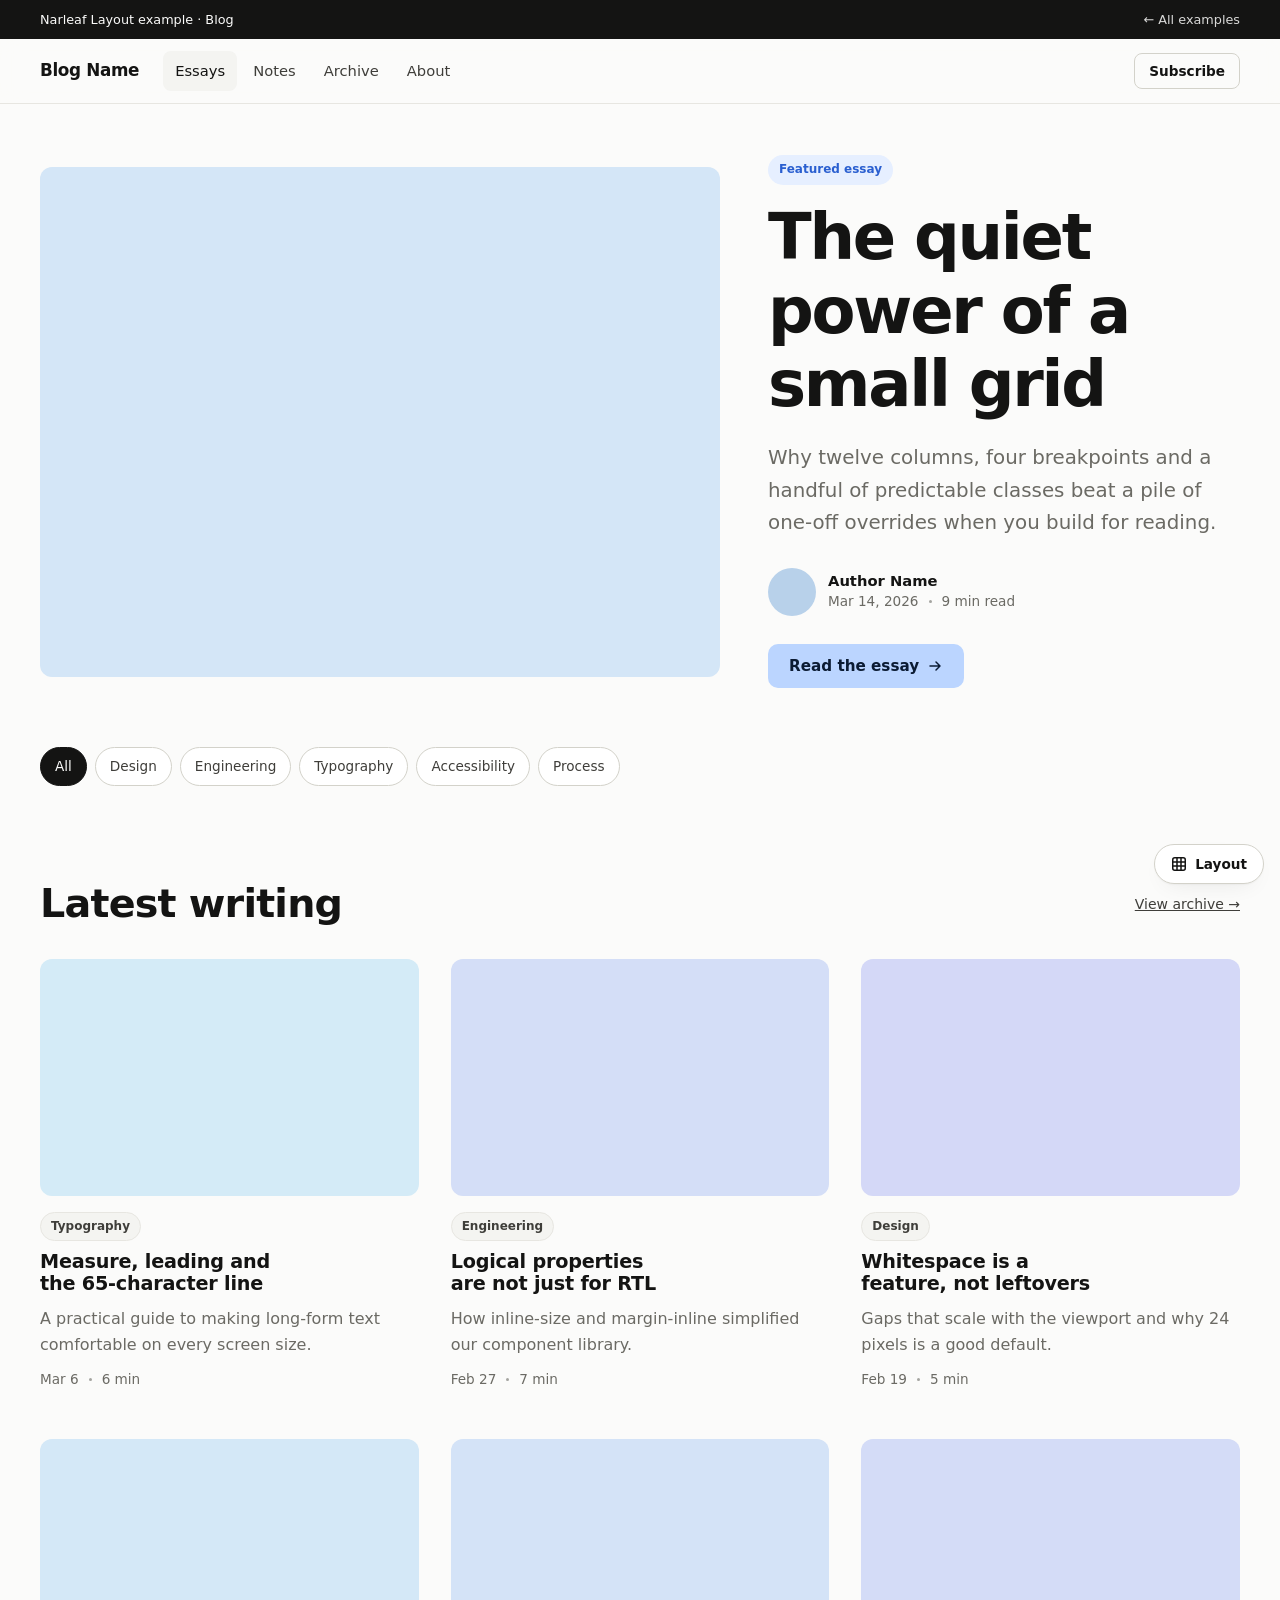
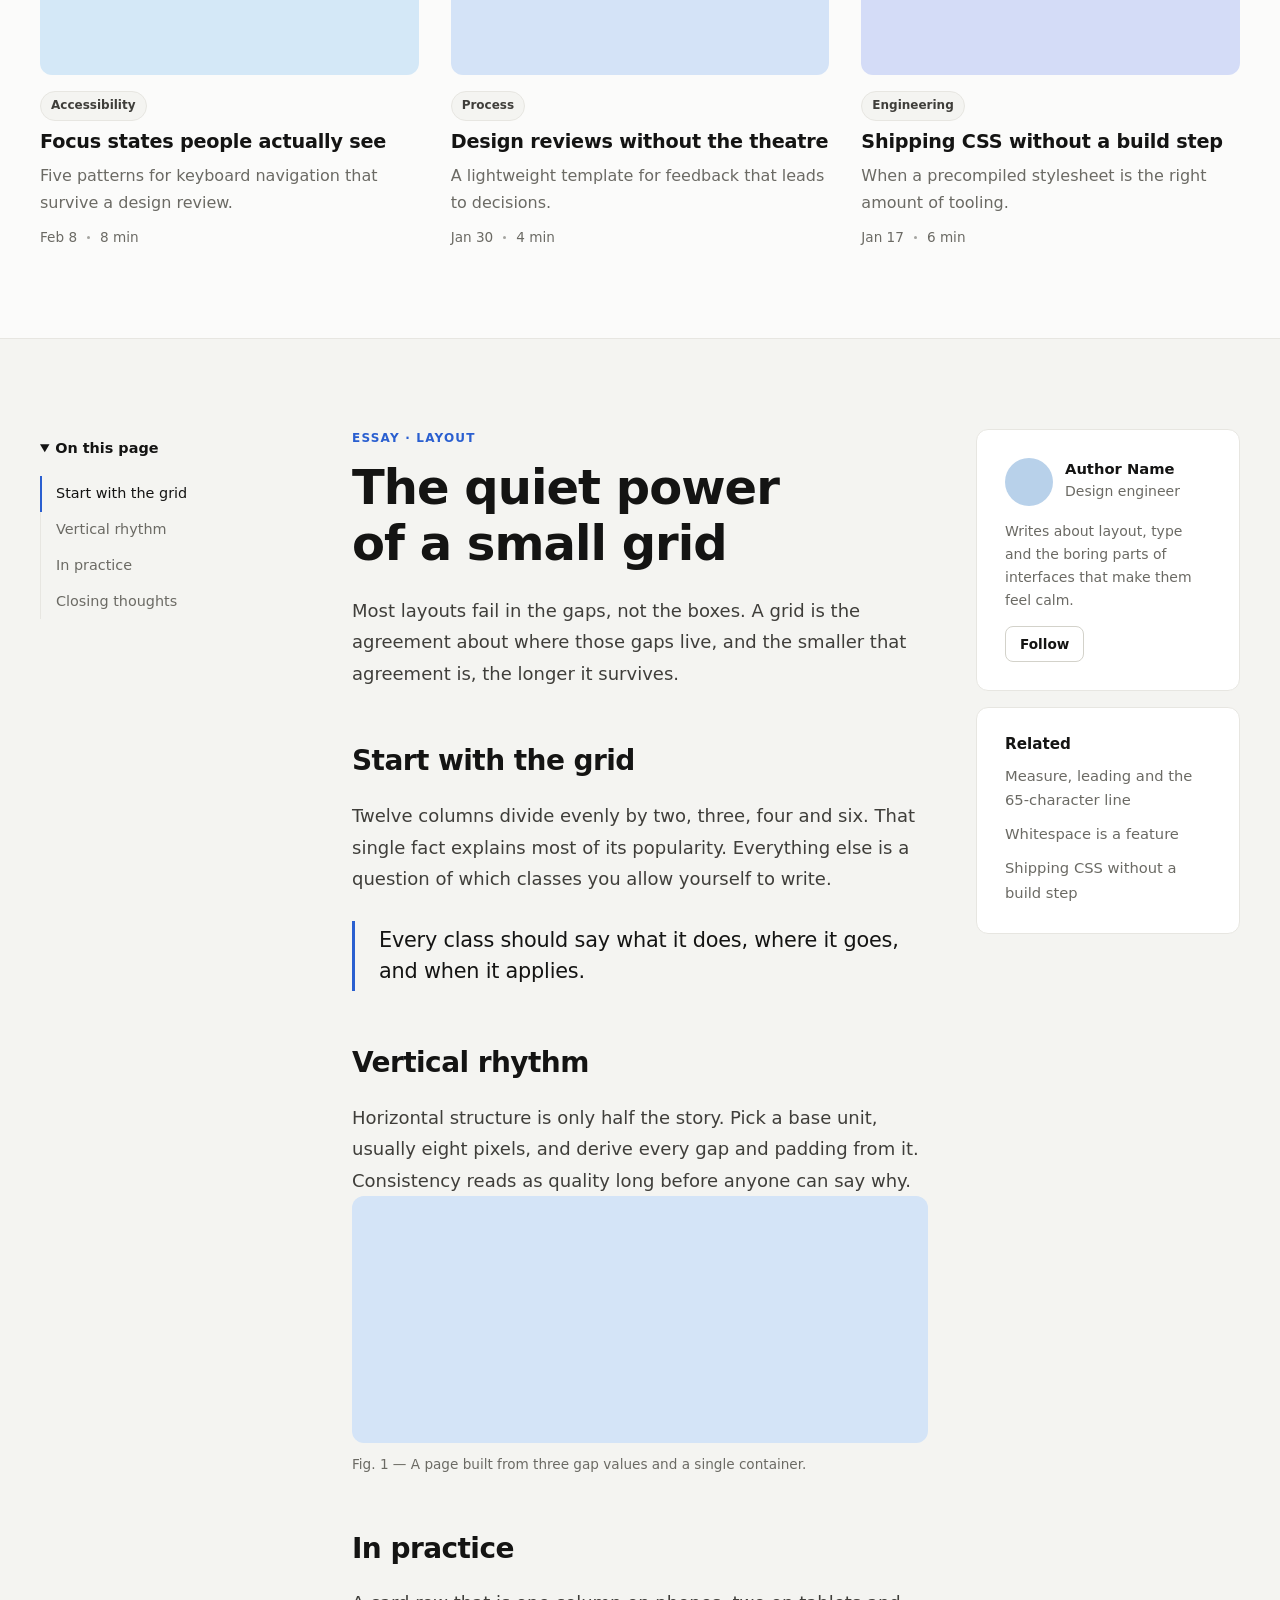
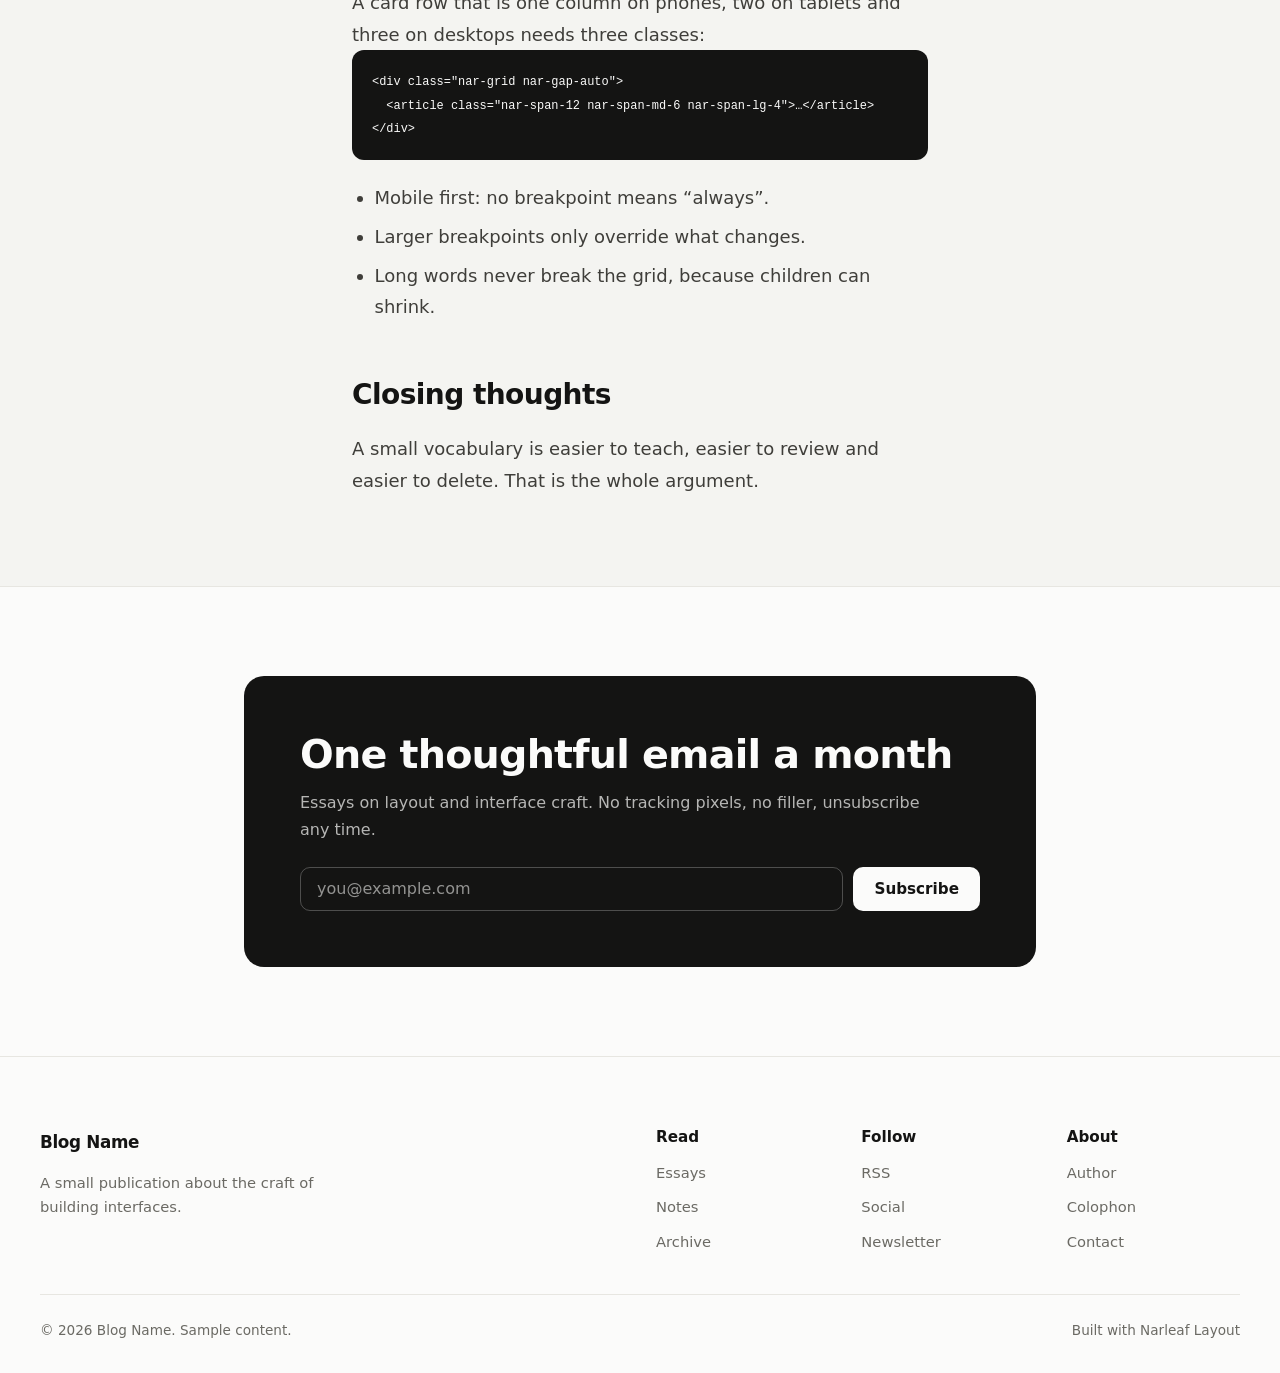
==== commit c0b0fbb4: "Rename to Narleaf Layout, self-host fonts" ====
--- a/examples/blog.html
+++ b/examples/blog.html
@@ -3,8 +3,8 @@
 <head>
 <meta charset="UTF-8">
 <meta name="viewport" content="width=device-width, initial-scale=1">
-<title>Blog example · Narleaf</title>
-<meta name="description" content="A publication layout built with the Narleaf Layout System: featured story, post grid, reading view with sticky table of contents, newsletter and footer.">
+<title>Blog example · Narleaf Layout</title>
+<meta name="description" content="A publication layout built with Narleaf Layout: featured story, post grid, reading view with sticky table of contents, newsletter and footer.">
 <link rel="stylesheet" href="../narleaf-full.css">
 <link rel="stylesheet" href="examples.css">
 <style>
@@ -65,7 +65,7 @@
 
 <div class="topbar">
   <div class="nar-container nar-pi-auto">
-    <span>Narleaf example · Blog</span>
+    <span>Narleaf Layout example · Blog</span>
     <a href="../index.html#examples">← All examples</a>
   </div>
 </div>
@@ -243,7 +243,7 @@
       <div class="nar-span-6 nar-span-md-4 nar-span-lg-2" data-nar="span-6 span-md-4 span-lg-2"><h4>Follow</h4><ul class="link-list"><li><a href="#">RSS</a></li><li><a href="#">Social</a></li><li><a href="#">Newsletter</a></li></ul></div>
       <div class="nar-span-12 nar-span-md-4 nar-span-lg-2" data-nar="span-12 span-md-4 span-lg-2"><h4>About</h4><ul class="link-list"><li><a href="#">Author</a></li><li><a href="#">Colophon</a></li><li><a href="#">Contact</a></li></ul></div>
     </div>
-    <div class="legal"><span>© 2026 Blog Name. Sample content.</span><span>Built with Narleaf Layout System</span></div>
+    <div class="legal"><span>© 2026 Blog Name. Sample content.</span><span>Built with Narleaf Layout</span></div>
   </div>
 </footer>
 
